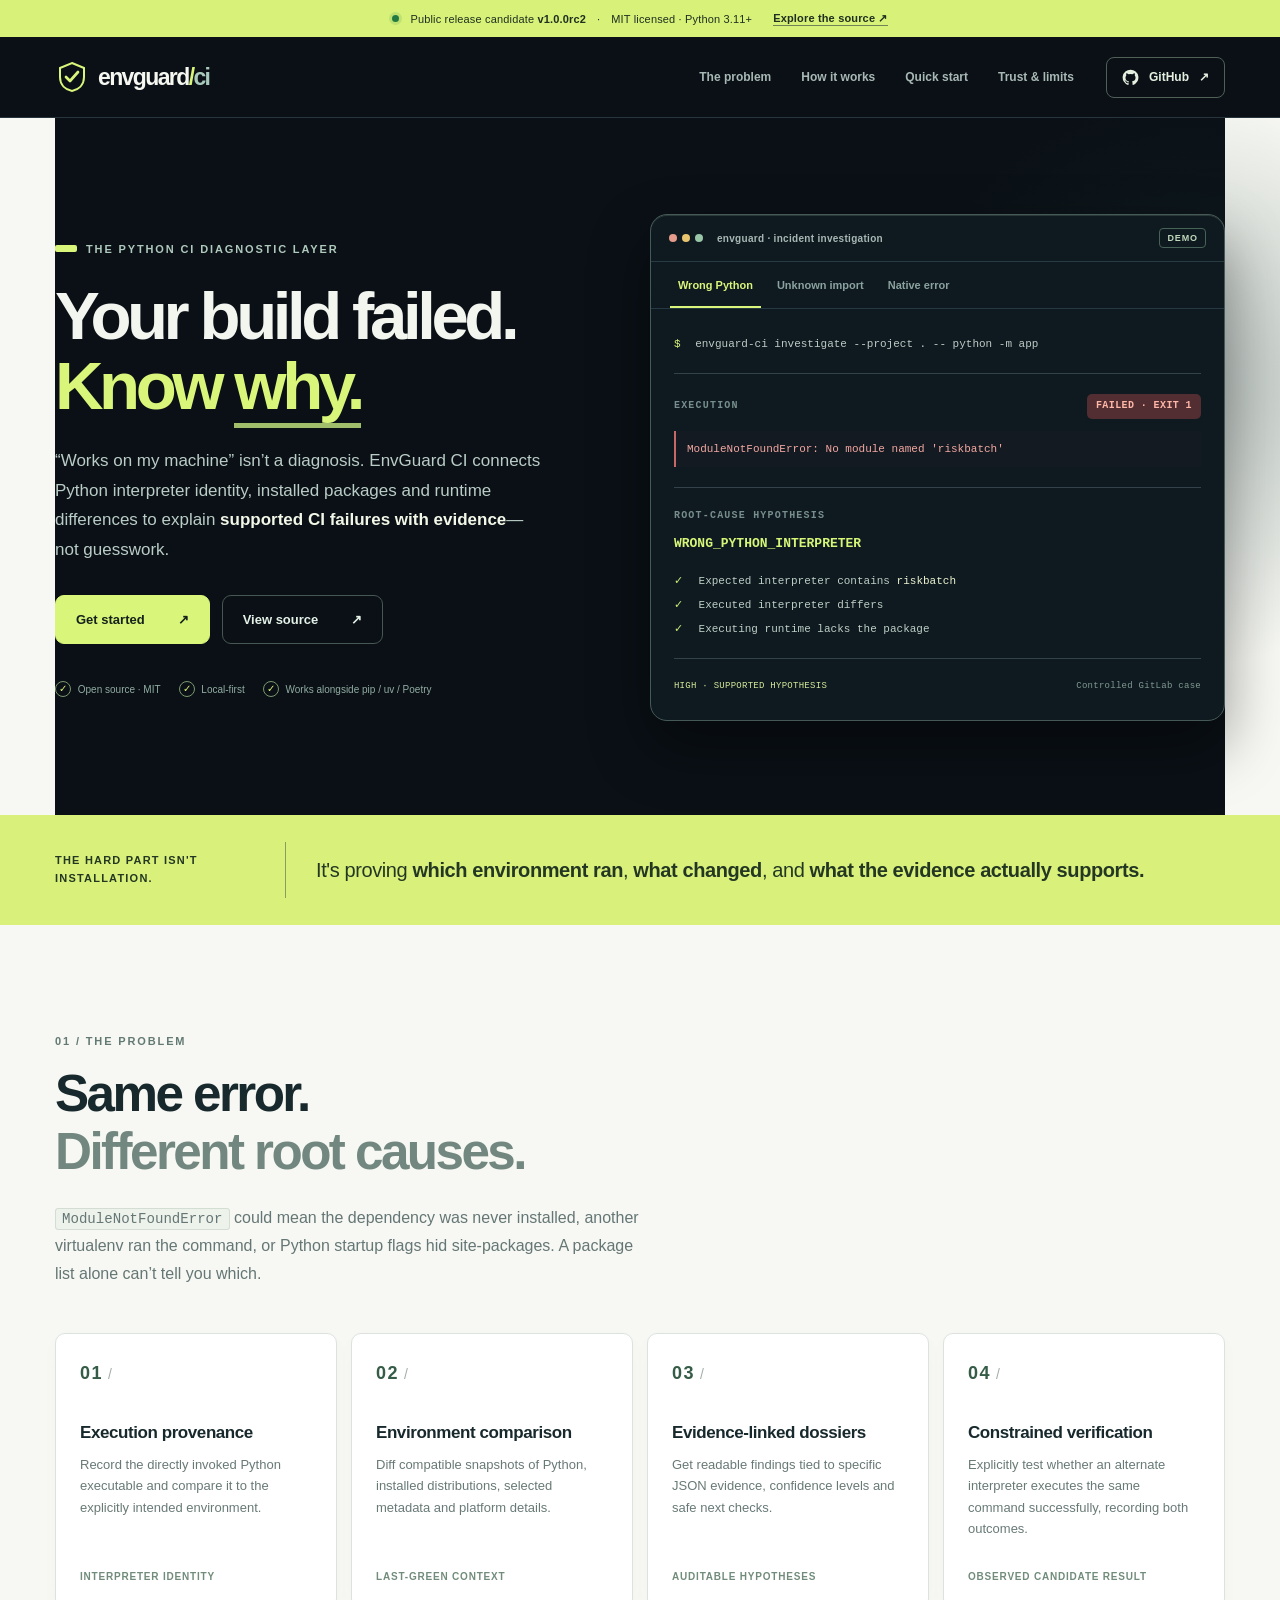
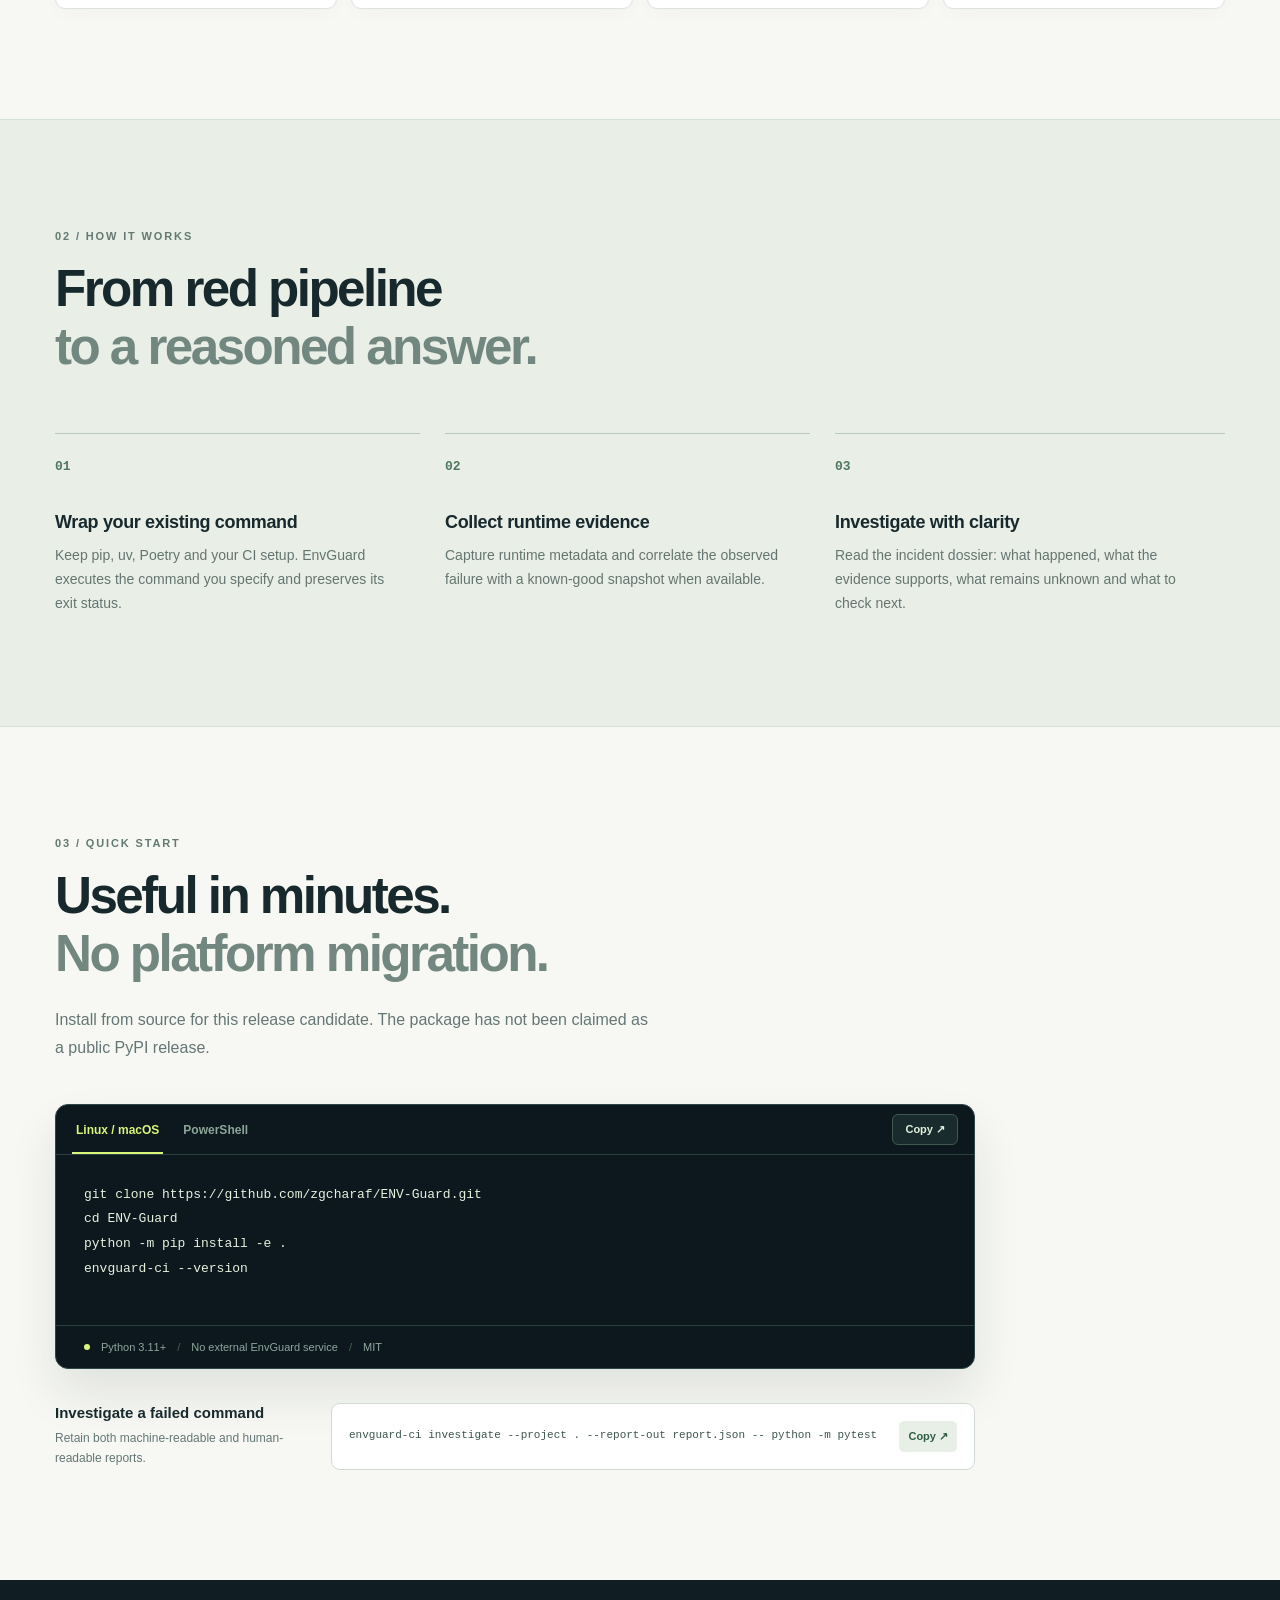
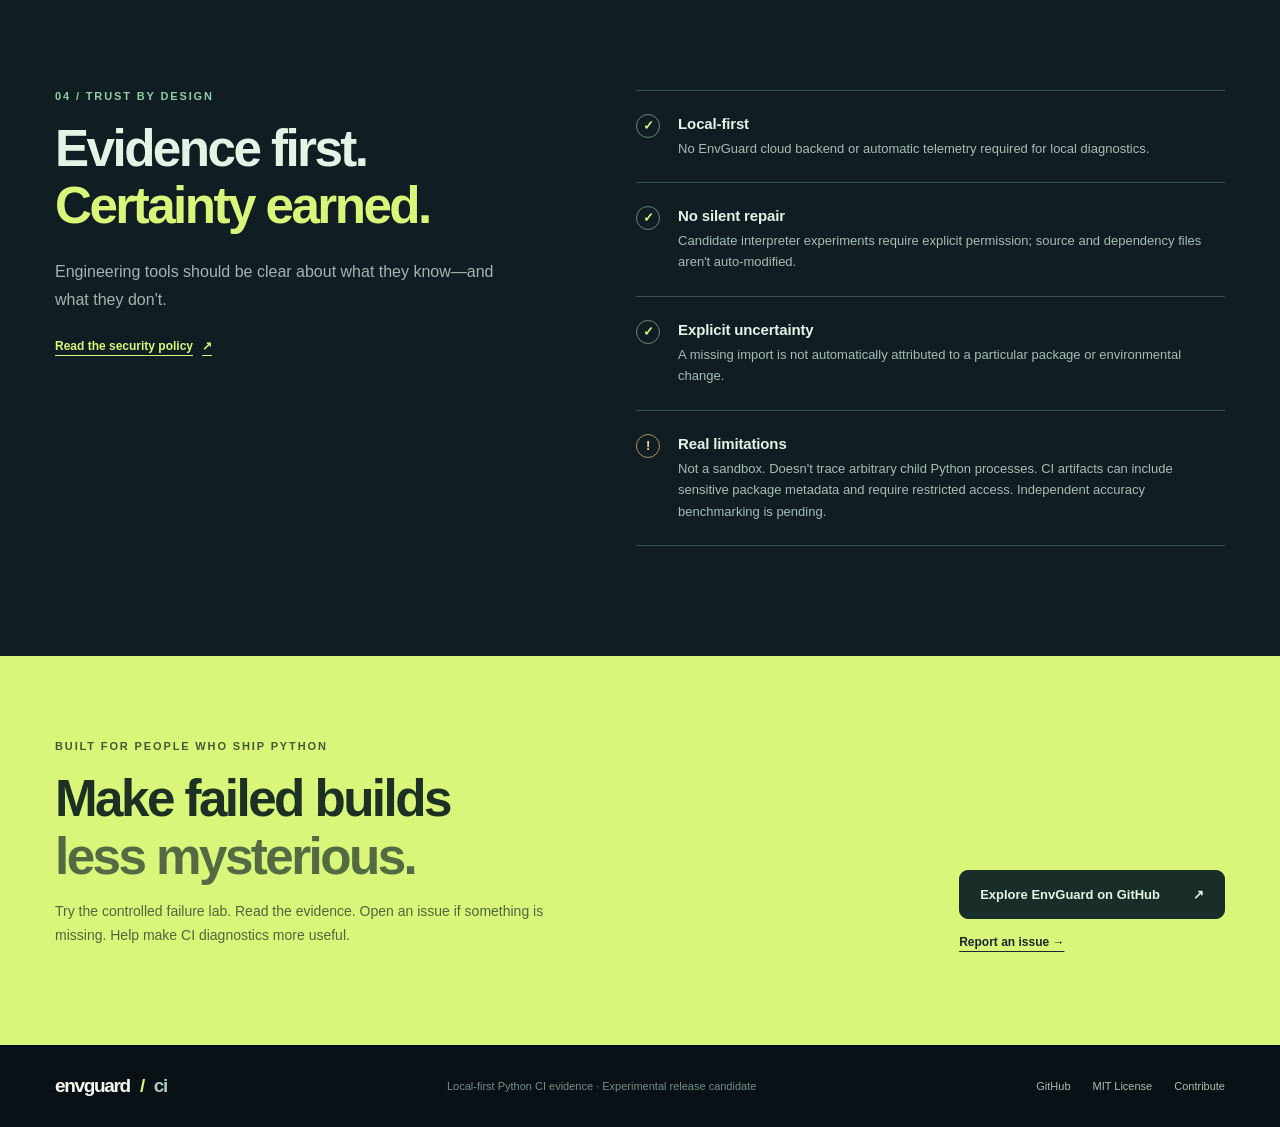
==== website/index.html @ a69ce303 "Add public EnvGuard website and GitHub Pages deployment" ====
<!doctype html>
<html lang="en">
<head>
  <meta charset="UTF-8">
  <meta name="viewport" content="width=device-width, initial-scale=1">
  <meta name="theme-color" content="#0a1016">
  <meta name="description" content="EnvGuard CI helps engineers investigate Python CI failures with interpreter provenance, environment comparisons, and evidence-linked incident reports. Local-first and open source.">
  <meta property="og:type" content="website">
  <meta property="og:title" content="EnvGuard CI — Know why Python failed.">
  <meta property="og:description" content="Evidence-led Python CI failure investigation. Less guessing, more proof. Open source and local-first.">
  <meta property="og:url" content="https://zgcharaf.github.io/ENV-Guard/">
  <link rel="canonical" href="https://zgcharaf.github.io/ENV-Guard/">
  <link rel="icon" type="image/svg+xml" href="favicon.svg">
  <link rel="stylesheet" href="styles.css">
  <script defer src="app.js"></script>
  <title>EnvGuard CI — Know why Python failed.</title>
</head>
<body>
  <a class="skip" href="#main">Skip to content</a>
  <div class="announcement">
    <span class="status-pulse" aria-hidden="true"></span>
    <span>Public release candidate <strong>v1.0.0rc2</strong></span>
    <span class="announce-sep" aria-hidden="true">·</span>
    <span>MIT licensed · Python 3.11+</span>
    <a href="https://github.com/zgcharaf/ENV-Guard" target="_blank" rel="noopener noreferrer">Explore the source <span aria-hidden="true">↗</span></a>
  </div>
  <header class="site-header">
    <nav class="nav wrap" aria-label="Main navigation">
      <a class="brand" href="#top" aria-label="EnvGuard CI home">
        <span class="brand-mark" aria-hidden="true"><svg viewBox="0 0 32 32" fill="none"><path d="M16 2 28 7v9c0 8-5.6 12.6-12 14C9.6 28.6 4 24 4 16V7L16 2Z" stroke="currentColor" stroke-width="2"/><path d="m10 16 4 4 8-9" stroke="currentColor" stroke-width="2.7" stroke-linecap="round" stroke-linejoin="round"/></svg></span>
        <span>envguard<span class="brand-accent">/</span><span class="brand-secondary">ci</span></span>
      </a>
      <div class="nav-links">
        <a href="#problem">The problem</a>
        <a href="#how">How it works</a>
        <a href="#quickstart">Quick start</a>
        <a href="#trust">Trust & limits</a>
      </div>
      <a class="nav-github" href="https://github.com/zgcharaf/ENV-Guard" target="_blank" rel="noopener noreferrer">
        <svg viewBox="0 0 24 24" aria-hidden="true"><path fill="currentColor" d="M12 .9a11.1 11.1 0 0 0-3.51 21.63c.55.1.76-.24.76-.53v-2.07c-3.09.67-3.75-1.32-3.75-1.32-.51-1.28-1.25-1.62-1.25-1.62-1.02-.69.08-.68.08-.68 1.13.08 1.72 1.16 1.72 1.16 1 .1.9 2.27 3.23 1.64.1-.73.39-1.23.71-1.52-2.47-.28-5.06-1.24-5.06-5.5 0-1.22.44-2.22 1.16-3-.12-.28-.5-1.42.11-2.96 0 0 .94-.3 3.06 1.14a10.7 10.7 0 0 1 5.57 0c2.12-1.44 3.06-1.14 3.06-1.14.61 1.54.23 2.68.11 2.96.72.78 1.16 1.78 1.16 3 0 4.27-2.6 5.21-5.08 5.49.4.34.75 1.01.75 2.04V22c0 .29.2.64.77.53A11.1 11.1 0 0 0 12 .9Z"/></svg>
        GitHub <span aria-hidden="true">↗</span>
      </a>
    </nav>
  </header>

  <main id="main">
    <section id="top" class="hero wrap">
      <div class="hero-copy">
        <div class="eyebrow"><span class="mini-bar"></span> THE PYTHON CI DIAGNOSTIC LAYER</div>
        <h1>Your build failed.<br><span>Know <em>why.</em></span></h1>
        <p class="lead">“Works on my machine” isn’t a diagnosis. EnvGuard CI connects Python interpreter identity, installed packages and runtime differences to explain <strong>supported CI failures with evidence</strong>—not guesswork.</p>
        <div class="hero-actions">
          <a class="button button-primary" href="#quickstart">Get started <span aria-hidden="true">↗</span></a>
          <a class="button button-outline" href="https://github.com/zgcharaf/ENV-Guard" target="_blank" rel="noopener noreferrer">View source <span aria-hidden="true">↗</span></a>
        </div>
        <div class="hero-proof">
          <span><span class="tiny-check">✓</span> Open source · MIT</span>
          <span><span class="tiny-check">✓</span> Local-first</span>
          <span><span class="tiny-check">✓</span> Works alongside pip / uv / Poetry</span>
        </div>
      </div>
      <div class="terminal-shell" aria-label="Interactive demonstration of an EnvGuard incident report">
        <div class="terminal-top">
          <div class="terminal-dots" aria-hidden="true"><i></i><i></i><i></i></div>
          <span>envguard · incident investigation</span>
          <span class="terminal-badge">DEMO</span>
        </div>
        <div class="demo-tabs" role="tablist" aria-label="Diagnostic scenarios">
          <button class="demo-tab active" type="button" role="tab" id="tab-interpreter" aria-selected="true" aria-controls="demo-pane" data-case="interpreter">Wrong Python</button>
          <button class="demo-tab" type="button" role="tab" id="tab-missing" aria-selected="false" aria-controls="demo-pane" data-case="missing" tabindex="-1">Unknown import</button>
          <button class="demo-tab" type="button" role="tab" id="tab-native" aria-selected="false" aria-controls="demo-pane" data-case="native" tabindex="-1">Native error</button>
        </div>
        <div class="terminal-body" id="demo-pane" role="tabpanel" aria-labelledby="tab-interpreter">
          <div class="t-line t-muted"><span class="prompt">$</span> envguard-ci investigate --project . -- python -m app</div>
          <div class="t-divider"></div>
          <div class="t-row"><span class="t-label">EXECUTION</span><span class="pill pill-fail" id="demo-status">FAILED · EXIT 1</span></div>
          <div class="t-error" id="demo-error">ModuleNotFoundError: No module named 'riskbatch'</div>
          <div class="t-divider"></div>
          <div class="t-label t-section">ROOT-CAUSE HYPOTHESIS</div>
          <div class="t-cause" id="demo-cause">WRONG_PYTHON_INTERPRETER</div>
          <div class="t-evidence" id="demo-evidence">
            <div><span class="t-check">✓</span> Expected interpreter contains <code>riskbatch</code></div>
            <div><span class="t-check">✓</span> Executed interpreter differs</div>
            <div><span class="t-check">✓</span> Executing runtime lacks the package</div>
          </div>
          <div class="t-divider"></div>
          <div class="t-bottom"><span class="t-confidence" id="demo-confidence">HIGH · SUPPORTED HYPOTHESIS</span><span class="t-demo-label" id="demo-label">Controlled GitLab case</span></div>
        </div>
      </div>
    </section>

    <section class="stat-strip">
      <div class="wrap strip-inner">
        <span class="strip-head">THE HARD PART ISN'T INSTALLATION.</span>
        <div class="strip-divider" aria-hidden="true"></div>
        <p>It's proving <strong>which environment ran</strong>, <strong>what changed</strong>, and <strong>what the evidence actually supports.</strong></p>
      </div>
    </section>

    <section class="section wrap" id="problem">
      <div class="section-intro">
        <span class="kicker">01 / THE PROBLEM</span>
        <h2>Same error.<br><span>Different root causes.</span></h2>
        <p><code>ModuleNotFoundError</code> could mean the dependency was never installed, another virtualenv ran the command, or Python startup flags hid site-packages. A package list alone can’t tell you which.</p>
      </div>
      <div class="feature-grid">
        <article class="feature-card">
          <div class="feature-icon"><span>01</span> /</div>
          <h3>Execution provenance</h3>
          <p>Record the directly invoked Python executable and compare it to the explicitly intended environment.</p>
          <div class="card-tag">Interpreter identity</div>
        </article>
        <article class="feature-card">
          <div class="feature-icon"><span>02</span> /</div>
          <h3>Environment comparison</h3>
          <p>Diff compatible snapshots of Python, installed distributions, selected metadata and platform details.</p>
          <div class="card-tag">Last-green context</div>
        </article>
        <article class="feature-card">
          <div class="feature-icon"><span>03</span> /</div>
          <h3>Evidence-linked dossiers</h3>
          <p>Get readable findings tied to specific JSON evidence, confidence levels and safe next checks.</p>
          <div class="card-tag">Auditable hypotheses</div>
        </article>
        <article class="feature-card">
          <div class="feature-icon"><span>04</span> /</div>
          <h3>Constrained verification</h3>
          <p>Explicitly test whether an alternate interpreter executes the same command successfully, recording both outcomes.</p>
          <div class="card-tag">Observed candidate result</div>
        </article>
      </div>
    </section>

    <section class="section how-section" id="how">
      <div class="wrap">
        <div class="section-intro narrow">
          <span class="kicker">02 / HOW IT WORKS</span>
          <h2>From red pipeline<br><span>to a reasoned answer.</span></h2>
        </div>
        <div class="steps">
          <div class="step"><div class="step-number">01</div><div><h3>Wrap your existing command</h3><p>Keep pip, uv, Poetry and your CI setup. EnvGuard executes the command you specify and preserves its exit status.</p></div></div>
          <div class="step"><div class="step-number">02</div><div><h3>Collect runtime evidence</h3><p>Capture runtime metadata and correlate the observed failure with a known-good snapshot when available.</p></div></div>
          <div class="step"><div class="step-number">03</div><div><h3>Investigate with clarity</h3><p>Read the incident dossier: what happened, what the evidence supports, what remains unknown and what to check next.</p></div></div>
        </div>
      </div>
    </section>

    <section class="section wrap quickstart" id="quickstart">
      <div class="section-intro narrow">
        <span class="kicker">03 / QUICK START</span>
        <h2>Useful in minutes.<br><span>No platform migration.</span></h2>
        <p>Install from source for this release candidate. The package has not been claimed as a public PyPI release.</p>
      </div>
      <div class="install-panel">
        <div class="install-header">
          <div class="install-tabs" role="tablist" aria-label="Operating system">
            <button type="button" role="tab" class="install-tab active" data-platform="unix" aria-selected="true" id="tab-unix" aria-controls="install-code">Linux / macOS</button>
            <button type="button" role="tab" class="install-tab" data-platform="windows" aria-selected="false" tabindex="-1" id="tab-windows" aria-controls="install-code">PowerShell</button>
          </div>
          <button class="copy-btn" id="copy-install" type="button" aria-label="Copy installation commands"><span id="copy-label">Copy</span> <span aria-hidden="true">↗</span></button>
        </div>
        <pre id="install-code" role="tabpanel" aria-labelledby="tab-unix"><code id="install-text">git clone https://github.com/zgcharaf/ENV-Guard.git
cd ENV-Guard
python -m pip install -e .
envguard-ci --version</code></pre>
        <div class="install-footer"><span class="online" aria-hidden="true"></span> Python 3.11+ <span class="footer-sep">/</span> No external EnvGuard service <span class="footer-sep">/</span> MIT</div>
      </div>
      <div class="quickstart-bottom">
        <div>
          <h3>Investigate a failed command</h3>
          <p>Retain both machine-readable and human-readable reports.</p>
        </div>
        <div class="mini-command">
          <code>envguard-ci investigate --project . --report-out report.json -- python -m pytest</code>
          <button type="button" id="copy-investigate" aria-label="Copy investigation command">Copy ↗</button>
        </div>
      </div>
    </section>

    <section class="section trust-section" id="trust">
      <div class="wrap trust-layout">
        <div class="section-intro">
          <span class="kicker">04 / TRUST BY DESIGN</span>
          <h2>Evidence first.<br><span>Certainty earned.</span></h2>
          <p>Engineering tools should be clear about what they know—and what they don't.</p>
          <a class="text-link" href="https://github.com/zgcharaf/ENV-Guard/blob/main/SECURITY.md" target="_blank" rel="noopener noreferrer">Read the security policy <span aria-hidden="true">↗</span></a>
        </div>
        <div class="trust-checks">
          <div><span class="trust-dot">✓</span><div><h3>Local-first</h3><p>No EnvGuard cloud backend or automatic telemetry required for local diagnostics.</p></div></div>
          <div><span class="trust-dot">✓</span><div><h3>No silent repair</h3><p>Candidate interpreter experiments require explicit permission; source and dependency files aren't auto-modified.</p></div></div>
          <div><span class="trust-dot">✓</span><div><h3>Explicit uncertainty</h3><p>A missing import is not automatically attributed to a particular package or environmental change.</p></div></div>
          <div><span class="trust-dot trust-alert">!</span><div><h3>Real limitations</h3><p>Not a sandbox. Doesn't trace arbitrary child Python processes. CI artifacts can include sensitive package metadata and require restricted access. Independent accuracy benchmarking is pending.</p></div></div>
        </div>
      </div>
    </section>

    <section class="cta-section">
      <div class="wrap cta-content">
        <div><span class="kicker">BUILT FOR PEOPLE WHO SHIP PYTHON</span><h2>Make failed builds<br><span>less mysterious.</span></h2><p>Try the controlled failure lab. Read the evidence. Open an issue if something is missing. Help make CI diagnostics more useful.</p></div>
        <div class="cta-actions"><a class="button button-dark" href="https://github.com/zgcharaf/ENV-Guard" target="_blank" rel="noopener noreferrer">Explore EnvGuard on GitHub <span aria-hidden="true">↗</span></a><a class="cta-secondary" href="https://github.com/zgcharaf/ENV-Guard/issues" target="_blank" rel="noopener noreferrer">Report an issue →</a></div>
      </div>
    </section>
  </main>

  <footer class="footer">
    <div class="wrap footer-row">
      <a class="brand footer-brand" href="#top">envguard<span class="brand-accent">/</span><span class="brand-secondary">ci</span></a>
      <span>Local-first Python CI evidence · Experimental release candidate</span>
      <div><a href="https://github.com/zgcharaf/ENV-Guard" target="_blank" rel="noopener noreferrer">GitHub</a><a href="https://github.com/zgcharaf/ENV-Guard/blob/main/LICENSE" target="_blank" rel="noopener noreferrer">MIT License</a><a href="https://github.com/zgcharaf/ENV-Guard/blob/main/CONTRIBUTING.md" target="_blank" rel="noopener noreferrer">Contribute</a></div>
    </div>
  </footer>
</body>
</html>
---- website/styles.css ----
:root {
  --night: #0a1016;
  --night-2: #101b22;
  --night-3: #17252d;
  --ink: #18292d;
  --muted: #687a7e;
  --line: #d9e0dc;
  --paper: #f7f8f3;
  --paper-2: #edf1e9;
  --lime: #d9f57a;
  --mint: #b6e8c0;
  --radius: 16px;
  --max: 1170px;
}
* { box-sizing: border-box; }
html { scroll-behavior: smooth; scroll-padding-top: 98px; }
body { margin: 0; font-family: Inter, ui-sans-serif, -apple-system, BlinkMacSystemFont, "Segoe UI", Arial, sans-serif; background: var(--paper); color: var(--ink); -webkit-font-smoothing: antialiased; }
button, a { -webkit-tap-highlight-color: transparent; }
button { font: inherit; cursor: pointer; }
a { color: inherit; }
:focus-visible { outline: 3px solid #58b97e; outline-offset: 4px; }
::selection { background: var(--lime); color: var(--night); }
.wrap { width: min(var(--max), calc(100% - 64px)); margin-inline: auto; }
.skip { position: absolute; z-index: 99; left: -9999px; top: 12px; color: #111; padding: 12px 16px; background: var(--lime); border-radius: 8px; }
.skip:focus { left: 12px; }
.announcement { display: flex; min-height: 37px; align-items: center; justify-content: center; gap: 11px; background: #d8f179; color: #1f3020; font-size: 11px; letter-spacing: .015em; padding: 8px 24px; }
.announcement strong { font-weight: 800; }
.announcement a { font-weight: 700; margin-left: 10px; text-decoration: none; border-bottom: 1px solid #708455; }
.status-pulse, .online { width: 7px; height: 7px; border-radius: 50%; background: #237a41; display: inline-block; flex-shrink: 0; box-shadow: 0 0 0 3px #237a4122; }
.site-header { background: var(--night); border-bottom: 1px solid #29353c; color: #eff5f1; position: relative; z-index: 10; }
.nav { height: 80px; display: flex; align-items: center; justify-content: space-between; gap: 32px; }
.brand { display: inline-flex; align-items: center; gap: 10px; text-decoration: none; font-size: 23px; font-weight: 800; letter-spacing: -.07em; color: #f5f7f0; white-space: nowrap; }
.brand-mark { width: 33px; height: 33px; display: inline-grid; place-items: center; color: var(--lime); }
.brand-mark svg { width: 32px; height: 32px; }
.brand-accent { color: var(--lime); }
.brand-secondary { color: #a9c9bc; font-weight: 580; }
.nav-links { display: flex; align-items: center; gap: 30px; margin-left: auto; }
.nav-links a { color: #a8b8b5; font-size: 12px; font-weight: 650; text-decoration: none; transition: color .16s ease; }
.nav-links a:hover { color: var(--lime); }
.nav-github { border: 1px solid #506057; color: #e5efdf; border-radius: 8px; text-decoration: none; padding: 11px 15px; display: flex; gap: 10px; align-items: center; font-size: 12px; font-weight: 700; transition: border-color .2s; white-space: nowrap; }
.nav-github:hover { border-color: var(--lime); }
.nav-github svg { width: 17px; height: 17px; }
.hero { min-height: 625px; padding-block: 96px 94px; display: grid; grid-template-columns: 1fr 1.04fr; gap: 42px; align-items: center; }
main { overflow: hidden; }
.hero::before { position: absolute; content: ""; background: radial-gradient(circle, #1d3b394d, transparent 65%); width: 650px; height: 600px; top: 80px; right: -230px; pointer-events: none; }
.hero, .site-header { background-color: var(--night); color: #f3f5ef; }
.eyebrow, .kicker { font-size: 11px; font-weight: 800; letter-spacing: .17em; text-transform: uppercase; }
.eyebrow { color: #afc9bc; display: inline-flex; align-items: center; gap: 9px; margin-bottom: 26px; }
.mini-bar { height: 7px; width: 22px; border-radius: 2px; background: var(--lime); }
.hero h1 { font-size: clamp(50px, 5.25vw, 78px); font-weight: 760; line-height: 1.045; letter-spacing: -.066em; margin: 0 0 25px; }
.hero h1 span { color: var(--lime); }
.hero h1 em { font-style: normal; border-bottom: 5px solid #a1bf6a; }
.lead { color: #baccc6; font-size: 17px; line-height: 1.75; max-width: 490px; margin: 0; }
.lead strong { color: #f2f7e7; font-weight: 640; }
.hero-actions { display: flex; flex-wrap: wrap; gap: 12px; margin-top: 30px; }
.button { display: inline-flex; justify-content: center; align-items: center; gap: 33px; border-radius: 9px; font-weight: 750; font-size: 13px; padding: 16px 20px; text-decoration: none; transition: transform .2s ease, background .2s ease, color .2s ease; }
.button:hover { transform: translateY(-2px); }
.button-primary { background: var(--lime); color: #14221b; border: 1px solid var(--lime); }
.button-primary:hover { background: #e6ff93; }
.button-outline { background: transparent; color: #e4f1e7; border: 1px solid #475753; }
.button-outline:hover { border-color: #a1bfa4; }
.hero-proof { display: flex; flex-wrap: wrap; gap: 18px; margin-top: 37px; font-size: 10px; color: #91aca2; }
.tiny-check { display: inline-grid; width: 16px; height: 16px; border: 1px solid #7a986e; border-radius: 50%; color: var(--lime); place-items: center; margin-right: 4px; }
.terminal-shell { position: relative; z-index: 1; background: #0f1920; border: 1px solid #455a57; border-radius: 17px; box-shadow: 0 26px 60px #0006, 0 1px 0 #76917a44 inset; min-width: 0; overflow: hidden; }
.terminal-top { height: 47px; border-bottom: 1px solid #283a42; display: flex; align-items: center; padding: 0 18px; gap: 14px; color: #a8b8b4; font-size: 10px; font-weight: 650; letter-spacing: .03em; }
.terminal-dots { display: flex; gap: 5px; }
.terminal-dots i { display: block; width: 8px; height: 8px; border-radius: 50%; background: #60767a; }
.terminal-dots i:first-child { background: #e49b8b; } .terminal-dots i:nth-child(2) { background: #e8c46e; } .terminal-dots i:nth-child(3) { background: #9ac6a8; }
.terminal-badge { border: 1px solid #476257; border-radius: 4px; margin-left: auto; padding: 4px 7px; color: #c0d9bb; letter-spacing: .1em; font-size: 9px; }
.demo-tabs { display: flex; align-items: center; padding: 17px 19px 0; gap: 8px; border-bottom: 1px solid #263842; }
.demo-tab { background: transparent; border: 0; padding: 0 8px 15px; color: #8ba39f; font-size: 11px; font-weight: 660; white-space: nowrap; border-bottom: 2px solid transparent; }
.demo-tab.active { color: var(--lime); border-bottom-color: var(--lime); }
.demo-tab:hover:not(.active) { color: #f0f7e9; }
.terminal-body { font-family: ui-monospace, "Cascadia Code", "SFMono-Regular", Consolas, "Liberation Mono", monospace; padding: 26px 23px 26px; font-size: 12px; line-height: 1.65; min-height: 366px; }
.t-line { word-break: break-all; font-size: 11px; }
.t-muted { color: #bdccc6; }
.prompt { color: var(--lime); padding-right: 8px; }
.t-divider { height: 1px; background: #34434a; margin: 20px 0; }
.t-row { display: flex; justify-content: space-between; align-items: center; gap: 12px; }
.t-label { color: #778f8c; font-size: 10px; font-weight: 700; letter-spacing: .12em; }
.pill { display: inline-block; padding: 4px 9px; border-radius: 5px; font-size: 10px; letter-spacing: .04em; font-weight: 750; }
.pill-fail { background: #522d31; color: #ffb7a8; }
.t-error { margin-top: 12px; border-left: 2px solid #c76865; padding: 9px 11px; color: #f2a7a1; background: #3a242922; font-size: 11px; overflow-wrap: anywhere; }
.t-section { margin-bottom: 9px; }
.t-cause { color: #d5f778; font-weight: 750; font-size: 13px; overflow-wrap: anywhere; }
.t-evidence { margin-top: 17px; display: flex; flex-direction: column; gap: 6px; color: #bdcfc5; font-size: 11px; }
.t-evidence code { font: inherit; color: #eaf3ce; }
.t-check { color: #c9ee79; padding-right: 9px; }
.t-bottom { display: flex; justify-content: space-between; flex-wrap: wrap; gap: 10px; font-size: 9px; letter-spacing: .03em; }
.t-confidence { color: #d4ea9a; }
.t-demo-label { color: #809b92; }
.stat-strip { background: #d9f17b; color: #233723; }
.strip-inner { min-height: 110px; display: flex; gap: 30px; align-items: center; }
.strip-head { width: 200px; flex-shrink: 0; font-size: 11px; line-height: 1.6; font-weight: 900; letter-spacing: .11em; }
.strip-divider { align-self: stretch; width: 1px; margin-block: 27px; background: #889d5f; }
.strip-inner p { font-size: clamp(15px, 1.8vw, 20px); line-height: 1.5; margin: 0; letter-spacing: -.02em; }
.strip-inner strong { font-weight: 820; }
.section { padding-block: 110px; }
.kicker { display: block; color: #637973; margin-bottom: 18px; }
.section-intro { max-width: 700px; }
.section-intro h2, .cta-section h2 { font-size: clamp(37px, 4vw, 58px); font-weight: 780; line-height: 1.13; letter-spacing: -.05em; margin: 0; }
.section-intro h2 span { color: #71877f; }
.section-intro p { font-size: 16px; color: #647675; line-height: 1.75; max-width: 600px; margin: 23px 0 0; }
.section-intro code { border: 1px solid #d3ddd4; padding: 2px 6px; background: #edf2eb; border-radius: 3px; font-size: .88em; }
.narrow { max-width: 740px; }
.feature-grid { display: grid; grid-template-columns: repeat(4, minmax(0,1fr)); gap: 14px; margin-top: 45px; }
.feature-card { background: #fff; border: 1px solid #dce3de; padding: 29px 24px 26px; border-radius: 10px; display: flex; flex-direction: column; min-height: 276px; box-shadow: 0 5px 20px #17312b05; transition: border-color .2s, transform .2s; }
.feature-card:hover { transform: translateY(-3px); border-color: #b2cdbb; }
.feature-icon { color: #a4afa9; font-size: 14px; font-weight: 400; letter-spacing: .1em; margin-bottom: 39px; }
.feature-icon span { color: #355c46; font-size: 18px; font-weight: 800; }
.feature-card h3 { margin: 0 0 11px; letter-spacing: -.025em; font-size: 17px; }
.feature-card p { font-size: 13px; line-height: 1.65; margin: 0; color: #687a76; }
.card-tag { margin-top: auto; padding-top: 25px; color: #718c7b; font-size: 10px; font-weight: 790; text-transform: uppercase; letter-spacing: .08em; }
.how-section { background: #e9eee6; border-block: 1px solid #d5e0d7; }
.steps { display: grid; grid-template-columns: repeat(3,minmax(0,1fr)); margin-top: 58px; }
.step { border-top: 1px solid #b9c8be; padding: 25px 28px 0 0; display: flex; flex-direction: column; gap: 38px; }
.step:not(:last-child) { margin-right: 25px; }
.step-number { color: #51775e; font-family: ui-monospace, Consolas, monospace; font-weight: 700; font-size: 13px; }
.step h3 { font-size: 18px; letter-spacing: -.02em; margin: 0 0 11px; }
.step p { color: #647571; font-size: 14px; line-height: 1.7; margin: 0; }
.quickstart { background: var(--paper); }
.install-panel { max-width: 920px; margin-top: 42px; overflow: hidden; border-radius: 13px; border: 1px solid #2f4647; background: #0c171e; color: #deebdf; box-shadow: 0 25px 48px #10221c19; }
.install-header { display: flex; justify-content: space-between; align-items: center; border-bottom: 1px solid #28413f; padding: 0 16px; }
.install-tabs { display: flex; gap: 16px; }
.install-tab { color: #8da69a; padding: 18px 4px 15px; font-size: 12px; border: 0; background: transparent; border-bottom: 2px solid transparent; font-weight: 700; }
.install-tab.active { color: var(--lime); border-color: var(--lime); }
.copy-btn { color: #e3f2df; font-size: 11px; font-weight: 700; padding: 8px 12px; border-radius: 6px; border: 1px solid #3f5950; background: #1a2b2e; }
.copy-btn:hover { border-color: var(--lime); }
.install-panel pre { white-space: pre-wrap; overflow-wrap: anywhere; padding: 28px; margin: 0; min-height: 170px; line-height: 1.9; font-family: ui-monospace, Consolas, monospace; font-size: 13px; color: #e6f2de; }
.install-footer { padding: 15px 28px; border-top: 1px solid #28413f; color: #8fa79b; font-size: 11px; display: flex; align-items: center; gap: 11px; flex-wrap: wrap; }
.install-footer .online { background: var(--lime); width: 6px; height: 6px; box-shadow: none; }
.footer-sep { color: #486256; }
.quickstart-bottom { max-width: 920px; display: grid; grid-template-columns: 250px 1fr; gap: 26px; align-items: center; padding-top: 34px; }
.quickstart-bottom h3 { margin: 0 0 8px; font-size: 15px; }
.quickstart-bottom p { color: #647675; font-size: 12px; line-height: 1.6; margin: 0; }
.mini-command { border: 1px solid #d2dbd3; background: white; border-radius: 9px; padding: 17px; display: flex; align-items: center; gap: 12px; }
.mini-command code { font-size: 11px; line-height: 1.6; color: #3d554b; overflow-wrap: anywhere; flex: 1; }
.mini-command button { background: #e8efe7; color: #315e43; border: 0; border-radius: 5px; padding: 9px; font-size: 11px; font-weight: 750; white-space: nowrap; }
.trust-section { background: #101d22; color: #e5f3e7; }
.trust-layout { display: grid; grid-template-columns: .8fr 1fr; gap: 110px; }
.trust-section .kicker { color: #8fcda5; }
.trust-section h2 span { color: var(--lime); }
.trust-section .section-intro p { color: #a1b5ae; }
.text-link { display: inline-flex; font-weight: 750; gap: 9px; color: var(--lime); text-underline-offset: 5px; margin-top: 25px; font-size: 12px; }
.trust-checks { border-top: 1px solid #35524b; }
.trust-checks > div { display: flex; gap: 18px; align-items: flex-start; border-bottom: 1px solid #35524b; padding-block: 23px; }
.trust-dot { width: 24px; height: 24px; border: 1px solid #658b6c; border-radius: 50%; display: inline-grid; place-items: center; color: var(--lime); font-size: 13px; flex-shrink: 0; font-weight: 800; }
.trust-alert { color: #f5d696; border-color: #ab9065; }
.trust-checks h3 { font-size: 15px; margin: 1px 0 6px; letter-spacing: -.01em; }
.trust-checks p { font-size: 13px; color: #a6bdb2; line-height: 1.65; margin: 0; }
.cta-section { background: var(--lime); padding-block: 84px; }
.cta-content { display: flex; justify-content: space-between; gap: 45px; align-items: flex-end; }
.cta-section .kicker { color: #435a36; }
.cta-section h2 { color: #1c3124; }
.cta-section h2 span { color: #536a42; }
.cta-section p { color: #52663d; max-width: 540px; line-height: 1.7; font-size: 14px; }
.cta-actions { display: flex; flex-direction: column; gap: 16px; align-items: flex-start; flex-shrink: 0; padding-bottom: 12px; }
.button-dark { background: #192e29; border: 1px solid #192e29; color: #e4f5e2; white-space: nowrap; }
.button-dark:hover { background: #2b4738; }
.cta-secondary { font-weight: 750; font-size: 12px; text-decoration: underline; text-underline-offset: 5px; }
.footer { background: #091116; color: #b4c6b9; padding-block: 30px; }
.footer-row { display: flex; align-items: center; justify-content: space-between; gap: 24px; }
.footer-brand { font-size: 19px; }
.footer-row > span { font-size: 11px; color: #728e84; }
.footer-row > div { display: flex; gap: 22px; font-size: 11px; }
.footer-row > div a { text-decoration: none; color: #adbbaf; }
.footer-row > div a:hover { color: var(--lime); }
@media (max-width: 1090px) {
  .nav-links { gap: 16px; }
  .hero { grid-template-columns: 1fr 1fr; gap: 20px; }
  .hero h1 { font-size: clamp(43px, 5.2vw, 66px); }
  .terminal-body { font-size: 11px; padding-inline: 18px; }
  .feature-grid { grid-template-columns: repeat(2, minmax(0,1fr)); }
  .feature-card { min-height: 225px; }
  .feature-icon { margin-bottom: 28px; }
  .trust-layout { gap: 60px; }
}
@media (max-width: 760px) {
  .wrap { width: min(100% - 36px, var(--max)); }
  .announcement { font-size: 10px; gap: 7px; flex-wrap: wrap; text-align: center; }
  .announcement a { margin-left: 4px; }
  .nav { height: 69px; }
  .brand { font-size: 20px; }
  .nav-links { display: none; }
  .hero { min-height: auto; padding-block: 72px 70px; grid-template-columns: 1fr; gap: 40px; }
  .hero h1 { font-size: clamp(46px, 9vw, 66px); }
  .lead { font-size: 15px; }
  .terminal-shell { max-width: 560px; }
  .strip-inner { padding-block: 25px; flex-direction: column; align-items: flex-start; gap: 8px; }
  .strip-divider { display: none; }
  .strip-head { width: auto; }
  .strip-inner p { font-size: 17px; }
  .section { padding-block: 75px; }
  .feature-grid { margin-top: 35px; }
  .steps { grid-template-columns: 1fr; gap: 35px; }
  .step { padding-right: 0; gap: 18px; }
  .step:not(:last-child) { margin-right: 0; }
  .quickstart-bottom { grid-template-columns: 1fr; gap: 16px; }
  .trust-layout { grid-template-columns: 1fr; gap: 30px; }
  .cta-content { align-items: flex-start; flex-direction: column; gap: 20px; }
  .footer-row { flex-wrap: wrap; }
}
@media (max-width: 470px) {
  .nav-github { padding: 10px; font-size: 11px; }
  .nav-github svg { display: none; }
  .hero-proof { gap: 11px; }
  .feature-grid { grid-template-columns: 1fr; }
  .feature-card { min-height: 195px; }
  .install-tabs { gap: 13px; }
  .install-panel pre { font-size: 11px; padding: 22px 16px; }
  .install-footer { padding: 13px 16px; }
  .terminal-body { padding: 20px 15px; }
  .t-evidence { font-size: 10px; }
  .t-bottom { font-size: 9px; }
  .demo-tabs { gap: 0; padding-inline: 8px; }
  .demo-tab { font-size: 10px; }
  .footer-row > div { flex-wrap: wrap; }
}
@media (prefers-reduced-motion: reduce) {
  *, *::before, *::after { transition-duration: 0s !important; animation-duration: 0s !important; scroll-behavior: auto !important; }
}
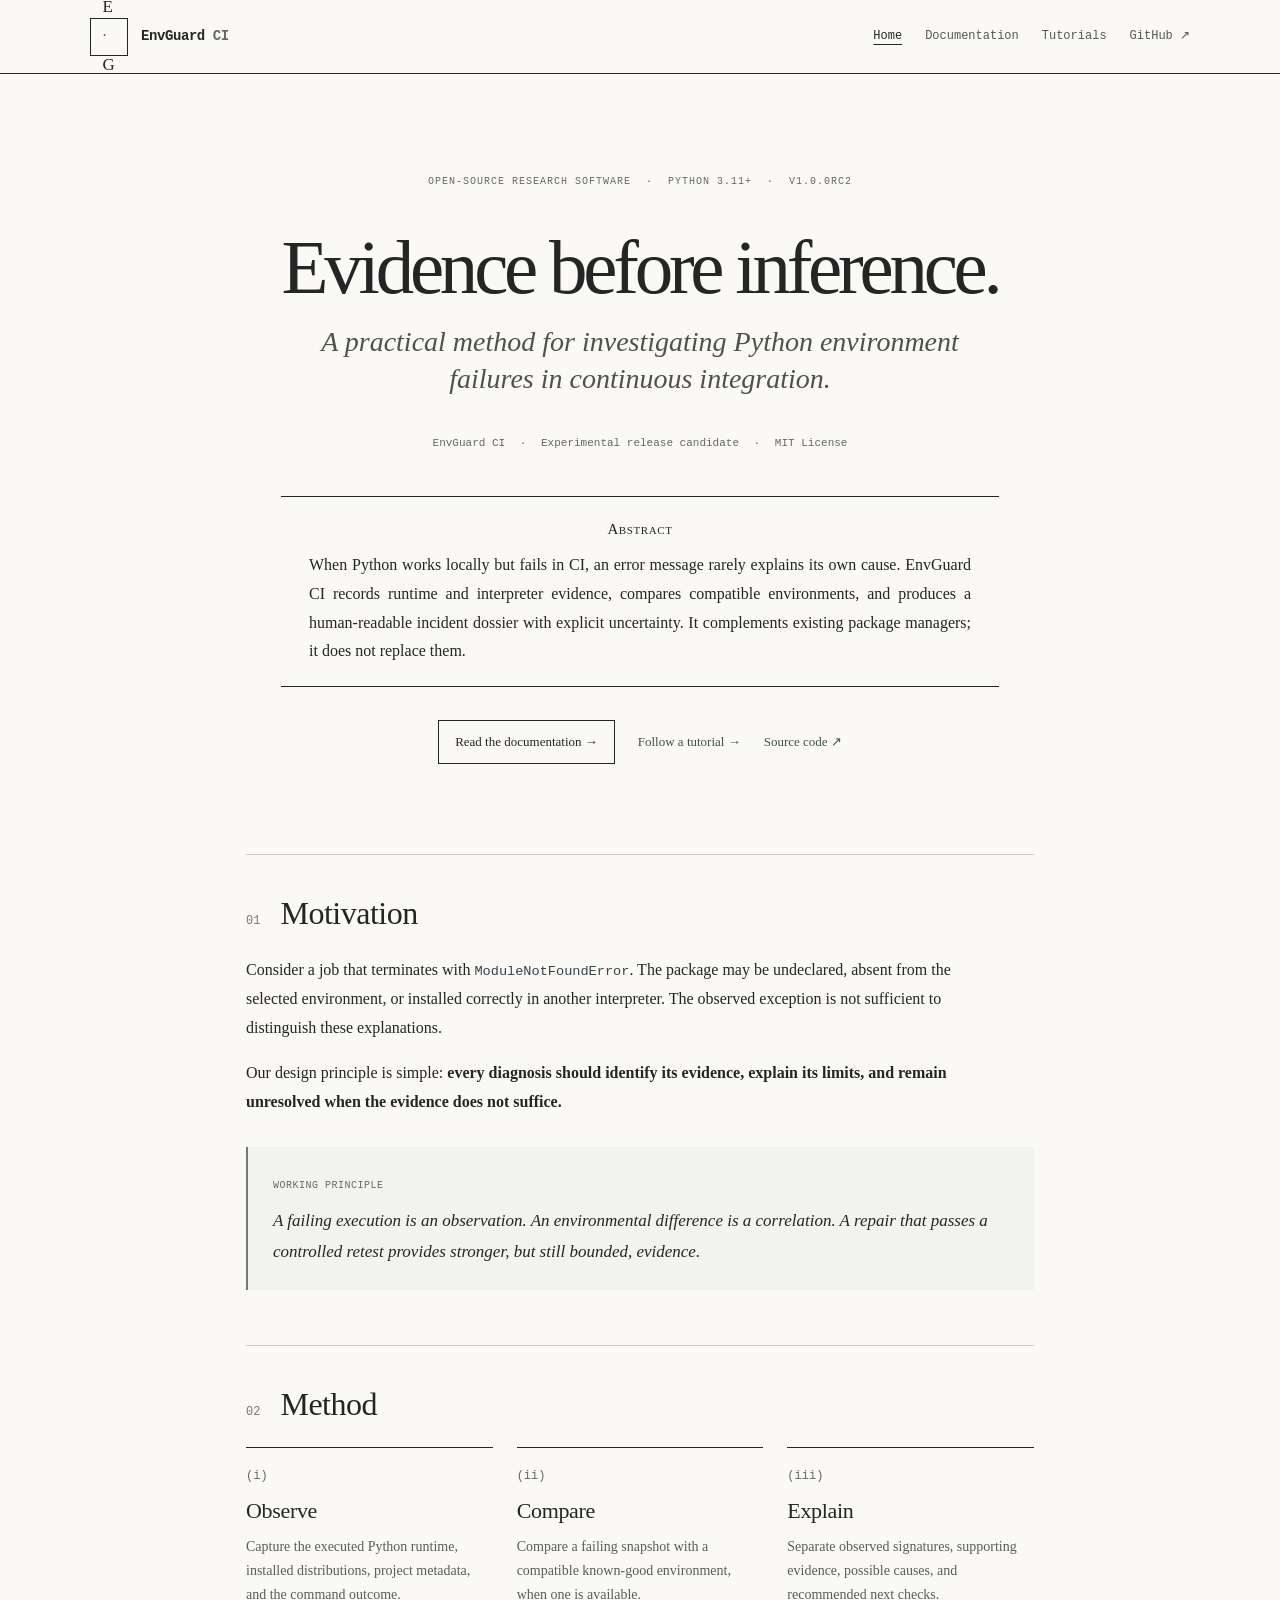
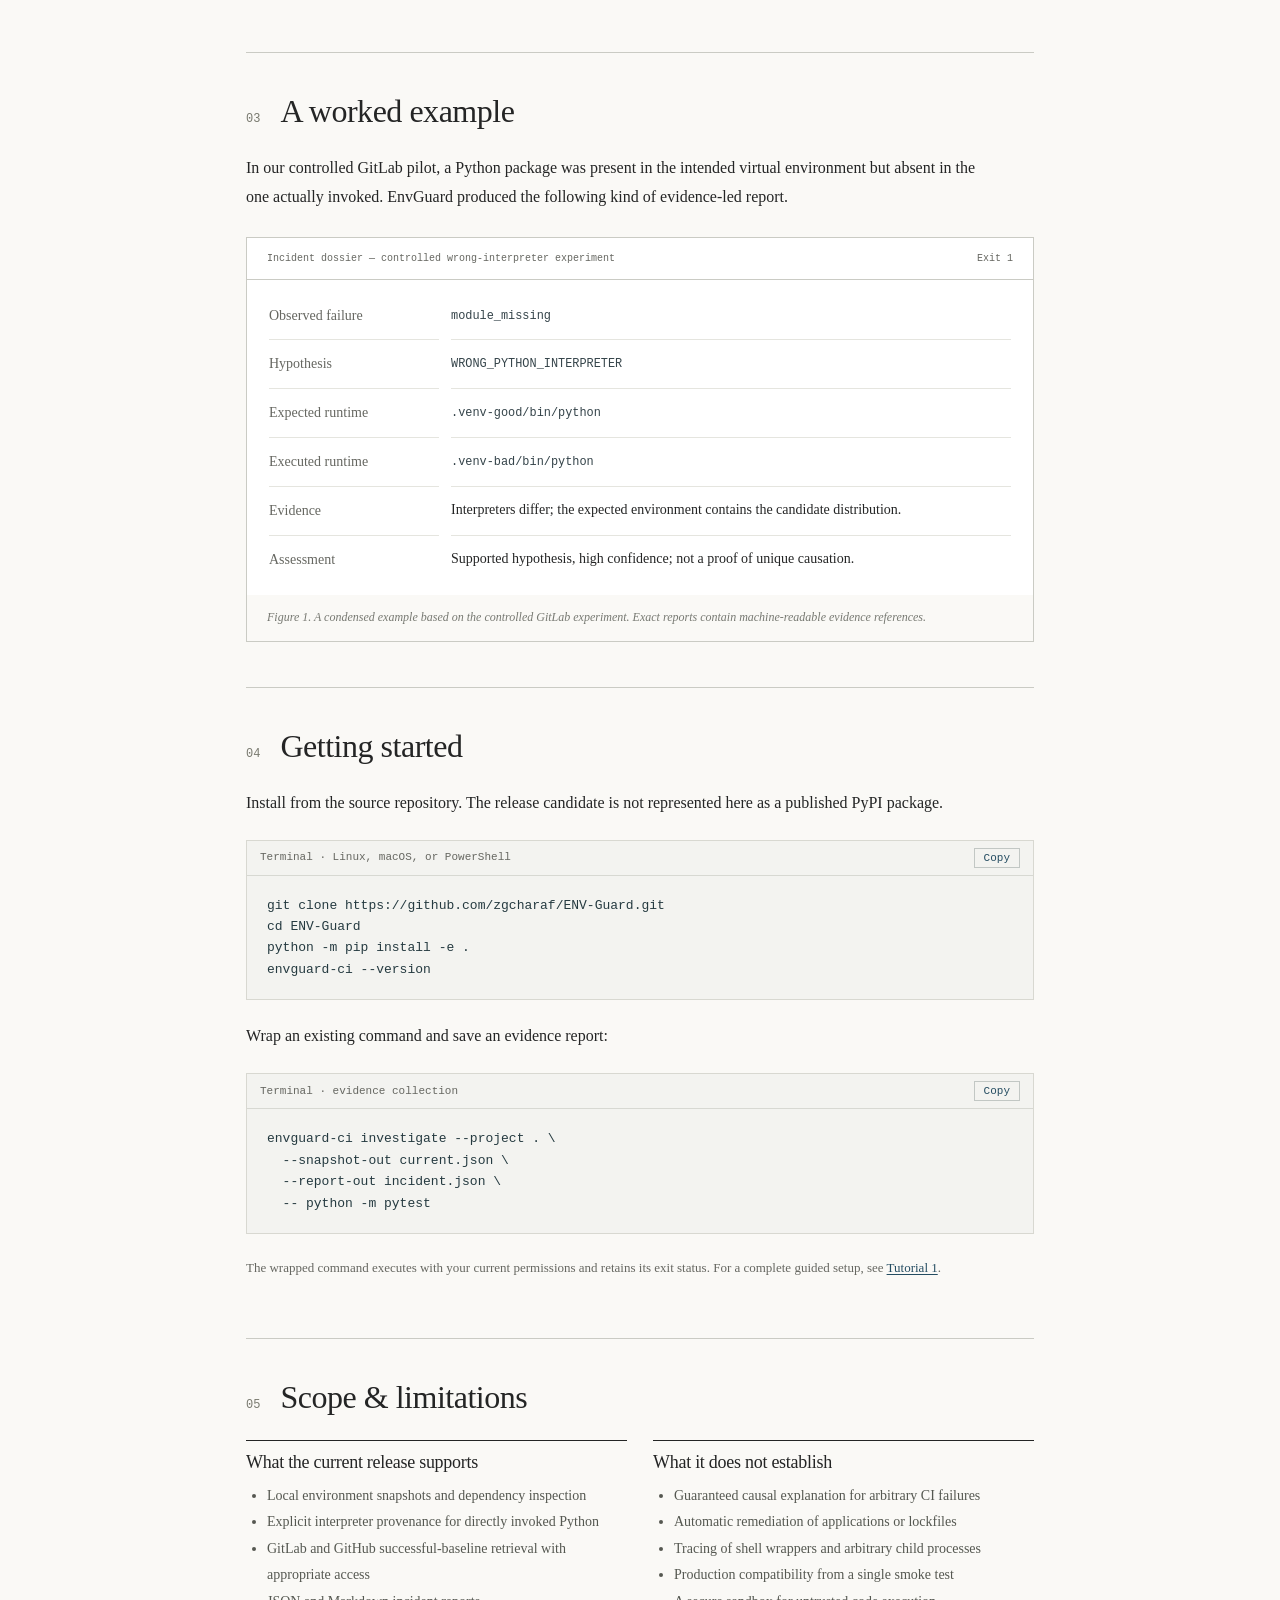
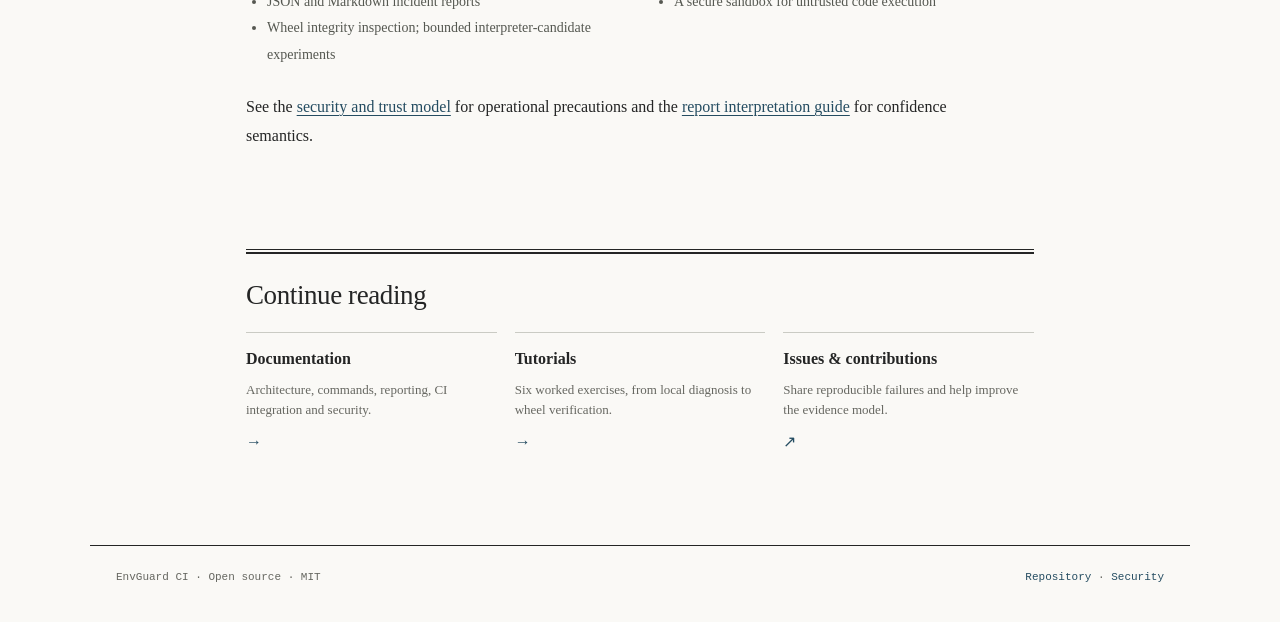
==== commit 4844f707: "Redesign Pages in academic LaTeX style with full reference docs and tutorials" ====
--- a/website/index.html
+++ b/website/index.html
@@ -1,213 +1,125 @@
 <!doctype html>
 <html lang="en">
 <head>
-  <meta charset="UTF-8">
-  <meta name="viewport" content="width=device-width, initial-scale=1">
-  <meta name="theme-color" content="#0a1016">
-  <meta name="description" content="EnvGuard CI helps engineers investigate Python CI failures with interpreter provenance, environment comparisons, and evidence-linked incident reports. Local-first and open source.">
-  <meta property="og:type" content="website">
-  <meta property="og:title" content="EnvGuard CI — Know why Python failed.">
-  <meta property="og:description" content="Evidence-led Python CI failure investigation. Less guessing, more proof. Open source and local-first.">
-  <meta property="og:url" content="https://zgcharaf.github.io/ENV-Guard/">
-  <link rel="canonical" href="https://zgcharaf.github.io/ENV-Guard/">
-  <link rel="icon" type="image/svg+xml" href="favicon.svg">
-  <link rel="stylesheet" href="styles.css">
-  <script defer src="app.js"></script>
-  <title>EnvGuard CI — Know why Python failed.</title>
+<meta charset="utf-8"><meta name="viewport" content="width=device-width,initial-scale=1">
+<meta name="description" content="EnvGuard CI: an open-source, evidence-led approach to Python CI environment diagnosis, interpreter provenance, and reproducible investigation.">
+<meta name="theme-color" content="#f9f8f4">
+<meta property="og:title" content="EnvGuard CI — Evidence before inference">
+<meta property="og:description" content="Understand why Python CI failed. Local-first diagnosis with auditable evidence and explicit uncertainty.">
+<meta property="og:url" content="https://zgcharaf.github.io/ENV-Guard/">
+<link rel="canonical" href="https://zgcharaf.github.io/ENV-Guard/">
+<link rel="icon" href="favicon.svg" type="image/svg+xml">
+<link rel="stylesheet" href="styles.css">
+<script src="app.js" defer></script>
+<title>EnvGuard CI — Evidence before inference</title>
 </head>
 <body>
-  <a class="skip" href="#main">Skip to content</a>
-  <div class="announcement">
-    <span class="status-pulse" aria-hidden="true"></span>
-    <span>Public release candidate <strong>v1.0.0rc2</strong></span>
-    <span class="announce-sep" aria-hidden="true">·</span>
-    <span>MIT licensed · Python 3.11+</span>
-    <a href="https://github.com/zgcharaf/ENV-Guard" target="_blank" rel="noopener noreferrer">Explore the source <span aria-hidden="true">↗</span></a>
+<a class="skip-link" href="#main">Skip to content</a>
+<header class="masthead">
+  <div class="masthead-inner">
+    <a class="wordmark" href="./" aria-label="EnvGuard CI homepage"><span class="symbol">E<span class="symbol-dot">·</span>G</span><span class="wordmark-name">EnvGuard <span>CI</span></span></a>
+    <nav aria-label="Main navigation">
+      <a href="./" aria-current="page">Home</a>
+      <a href="docs/">Documentation</a>
+      <a href="tutorials/">Tutorials</a>
+      <a href="https://github.com/zgcharaf/ENV-Guard" rel="noopener noreferrer">GitHub <span aria-hidden="true">↗</span></a>
+    </nav>
   </div>
-  <header class="site-header">
-    <nav class="nav wrap" aria-label="Main navigation">
-      <a class="brand" href="#top" aria-label="EnvGuard CI home">
-        <span class="brand-mark" aria-hidden="true"><svg viewBox="0 0 32 32" fill="none"><path d="M16 2 28 7v9c0 8-5.6 12.6-12 14C9.6 28.6 4 24 4 16V7L16 2Z" stroke="currentColor" stroke-width="2"/><path d="m10 16 4 4 8-9" stroke="currentColor" stroke-width="2.7" stroke-linecap="round" stroke-linejoin="round"/></svg></span>
-        <span>envguard<span class="brand-accent">/</span><span class="brand-secondary">ci</span></span>
-      </a>
-      <div class="nav-links">
-        <a href="#problem">The problem</a>
-        <a href="#how">How it works</a>
-        <a href="#quickstart">Quick start</a>
-        <a href="#trust">Trust & limits</a>
+</header>
+<main id="main" class="paper">
+  <section class="frontmatter">
+    <p class="overline">Open-source research software <span class="mid-dot">·</span> Python 3.11+ <span class="mid-dot">·</span> v1.0.0rc2</p>
+    <h1>Evidence before inference.</h1>
+    <p class="subtitle">A practical method for investigating Python environment failures in continuous integration.</p>
+    <div class="byline">EnvGuard CI <span class="mid-dot">·</span> Experimental release candidate <span class="mid-dot">·</span> MIT License</div>
+    <div class="abstract">
+      <span class="abstract-title">Abstract</span>
+      <p>When Python works locally but fails in CI, an error message rarely explains its own cause. EnvGuard CI records runtime and interpreter evidence, compares compatible environments, and produces a human-readable incident dossier with explicit uncertainty. It complements existing package managers; it does not replace them.</p>
+    </div>
+    <div class="front-actions">
+      <a class="primary-action" href="docs/#installation">Read the documentation <span aria-hidden="true">→</span></a>
+      <a class="secondary-action" href="tutorials/">Follow a tutorial <span aria-hidden="true">→</span></a>
+      <a class="secondary-action" href="https://github.com/zgcharaf/ENV-Guard" rel="noopener noreferrer">Source code <span aria-hidden="true">↗</span></a>
+    </div>
+  </section>
+
+  <section id="motivation" class="article-section">
+    <div class="section-heading"><span>01</span><h2>Motivation</h2></div>
+    <p>Consider a job that terminates with <code>ModuleNotFoundError</code>. The package may be undeclared, absent from the selected environment, or installed correctly in another interpreter. The observed exception is not sufficient to distinguish these explanations.</p>
+    <p>Our design principle is simple: <strong>every diagnosis should identify its evidence, explain its limits, and remain unresolved when the evidence does not suffice.</strong></p>
+    <div class="definition">
+      <span class="definition-label">Working principle</span>
+      <p><em>A failing execution is an observation. An environmental difference is a correlation. A repair that passes a controlled retest provides stronger, but still bounded, evidence.</em></p>
+    </div>
+  </section>
+
+  <section id="method" class="article-section">
+    <div class="section-heading"><span>02</span><h2>Method</h2></div>
+    <div class="method-grid">
+      <div><span class="step-id">(i)</span><h3>Observe</h3><p>Capture the executed Python runtime, installed distributions, project metadata, and the command outcome.</p></div>
+      <div><span class="step-id">(ii)</span><h3>Compare</h3><p>Compare a failing snapshot with a compatible known-good environment, when one is available.</p></div>
+      <div><span class="step-id">(iii)</span><h3>Explain</h3><p>Separate observed signatures, supporting evidence, possible causes, and recommended next checks.</p></div>
+    </div>
+  </section>
+
+  <section id="example" class="article-section">
+    <div class="section-heading"><span>03</span><h2>A worked example</h2></div>
+    <p>In our controlled GitLab pilot, a Python package was present in the intended virtual environment but absent in the one actually invoked. EnvGuard produced the following kind of evidence-led report.</p>
+    <figure class="incident-figure">
+      <div class="figure-header"><span>Incident dossier — controlled wrong-interpreter experiment</span><span>Exit 1</span></div>
+      <div class="figure-body">
+        <dl>
+          <dt>Observed failure</dt><dd><code>module_missing</code></dd>
+          <dt>Hypothesis</dt><dd><code>WRONG_PYTHON_INTERPRETER</code></dd>
+          <dt>Expected runtime</dt><dd><code>.venv-good/bin/python</code></dd>
+          <dt>Executed runtime</dt><dd><code>.venv-bad/bin/python</code></dd>
+          <dt>Evidence</dt><dd>Interpreters differ; the expected environment contains the candidate distribution.</dd>
+          <dt>Assessment</dt><dd>Supported hypothesis, high confidence; not a proof of unique causation.</dd>
+        </dl>
       </div>
-      <a class="nav-github" href="https://github.com/zgcharaf/ENV-Guard" target="_blank" rel="noopener noreferrer">
-        <svg viewBox="0 0 24 24" aria-hidden="true"><path fill="currentColor" d="M12 .9a11.1 11.1 0 0 0-3.51 21.63c.55.1.76-.24.76-.53v-2.07c-3.09.67-3.75-1.32-3.75-1.32-.51-1.28-1.25-1.62-1.25-1.62-1.02-.69.08-.68.08-.68 1.13.08 1.72 1.16 1.72 1.16 1 .1.9 2.27 3.23 1.64.1-.73.39-1.23.71-1.52-2.47-.28-5.06-1.24-5.06-5.5 0-1.22.44-2.22 1.16-3-.12-.28-.5-1.42.11-2.96 0 0 .94-.3 3.06 1.14a10.7 10.7 0 0 1 5.57 0c2.12-1.44 3.06-1.14 3.06-1.14.61 1.54.23 2.68.11 2.96.72.78 1.16 1.78 1.16 3 0 4.27-2.6 5.21-5.08 5.49.4.34.75 1.01.75 2.04V22c0 .29.2.64.77.53A11.1 11.1 0 0 0 12 .9Z"/></svg>
-        GitHub <span aria-hidden="true">↗</span>
-      </a>
-    </nav>
-  </header>
+      <figcaption>Figure 1. A condensed example based on the controlled GitLab experiment. Exact reports contain machine-readable evidence references.</figcaption>
+    </figure>
+  </section>
 
-  <main id="main">
-    <section id="top" class="hero wrap">
-      <div class="hero-copy">
-        <div class="eyebrow"><span class="mini-bar"></span> THE PYTHON CI DIAGNOSTIC LAYER</div>
-        <h1>Your build failed.<br><span>Know <em>why.</em></span></h1>
-        <p class="lead">“Works on my machine” isn’t a diagnosis. EnvGuard CI connects Python interpreter identity, installed packages and runtime differences to explain <strong>supported CI failures with evidence</strong>—not guesswork.</p>
-        <div class="hero-actions">
-          <a class="button button-primary" href="#quickstart">Get started <span aria-hidden="true">↗</span></a>
-          <a class="button button-outline" href="https://github.com/zgcharaf/ENV-Guard" target="_blank" rel="noopener noreferrer">View source <span aria-hidden="true">↗</span></a>
-        </div>
-        <div class="hero-proof">
-          <span><span class="tiny-check">✓</span> Open source · MIT</span>
-          <span><span class="tiny-check">✓</span> Local-first</span>
-          <span><span class="tiny-check">✓</span> Works alongside pip / uv / Poetry</span>
-        </div>
-      </div>
-      <div class="terminal-shell" aria-label="Interactive demonstration of an EnvGuard incident report">
-        <div class="terminal-top">
-          <div class="terminal-dots" aria-hidden="true"><i></i><i></i><i></i></div>
-          <span>envguard · incident investigation</span>
-          <span class="terminal-badge">DEMO</span>
-        </div>
-        <div class="demo-tabs" role="tablist" aria-label="Diagnostic scenarios">
-          <button class="demo-tab active" type="button" role="tab" id="tab-interpreter" aria-selected="true" aria-controls="demo-pane" data-case="interpreter">Wrong Python</button>
-          <button class="demo-tab" type="button" role="tab" id="tab-missing" aria-selected="false" aria-controls="demo-pane" data-case="missing" tabindex="-1">Unknown import</button>
-          <button class="demo-tab" type="button" role="tab" id="tab-native" aria-selected="false" aria-controls="demo-pane" data-case="native" tabindex="-1">Native error</button>
-        </div>
-        <div class="terminal-body" id="demo-pane" role="tabpanel" aria-labelledby="tab-interpreter">
-          <div class="t-line t-muted"><span class="prompt">$</span> envguard-ci investigate --project . -- python -m app</div>
-          <div class="t-divider"></div>
-          <div class="t-row"><span class="t-label">EXECUTION</span><span class="pill pill-fail" id="demo-status">FAILED · EXIT 1</span></div>
-          <div class="t-error" id="demo-error">ModuleNotFoundError: No module named 'riskbatch'</div>
-          <div class="t-divider"></div>
-          <div class="t-label t-section">ROOT-CAUSE HYPOTHESIS</div>
-          <div class="t-cause" id="demo-cause">WRONG_PYTHON_INTERPRETER</div>
-          <div class="t-evidence" id="demo-evidence">
-            <div><span class="t-check">✓</span> Expected interpreter contains <code>riskbatch</code></div>
-            <div><span class="t-check">✓</span> Executed interpreter differs</div>
-            <div><span class="t-check">✓</span> Executing runtime lacks the package</div>
-          </div>
-          <div class="t-divider"></div>
-          <div class="t-bottom"><span class="t-confidence" id="demo-confidence">HIGH · SUPPORTED HYPOTHESIS</span><span class="t-demo-label" id="demo-label">Controlled GitLab case</span></div>
-        </div>
-      </div>
-    </section>
-
-    <section class="stat-strip">
-      <div class="wrap strip-inner">
-        <span class="strip-head">THE HARD PART ISN'T INSTALLATION.</span>
-        <div class="strip-divider" aria-hidden="true"></div>
-        <p>It's proving <strong>which environment ran</strong>, <strong>what changed</strong>, and <strong>what the evidence actually supports.</strong></p>
-      </div>
-    </section>
-
-    <section class="section wrap" id="problem">
-      <div class="section-intro">
-        <span class="kicker">01 / THE PROBLEM</span>
-        <h2>Same error.<br><span>Different root causes.</span></h2>
-        <p><code>ModuleNotFoundError</code> could mean the dependency was never installed, another virtualenv ran the command, or Python startup flags hid site-packages. A package list alone can’t tell you which.</p>
-      </div>
-      <div class="feature-grid">
-        <article class="feature-card">
-          <div class="feature-icon"><span>01</span> /</div>
-          <h3>Execution provenance</h3>
-          <p>Record the directly invoked Python executable and compare it to the explicitly intended environment.</p>
-          <div class="card-tag">Interpreter identity</div>
-        </article>
-        <article class="feature-card">
-          <div class="feature-icon"><span>02</span> /</div>
-          <h3>Environment comparison</h3>
-          <p>Diff compatible snapshots of Python, installed distributions, selected metadata and platform details.</p>
-          <div class="card-tag">Last-green context</div>
-        </article>
-        <article class="feature-card">
-          <div class="feature-icon"><span>03</span> /</div>
-          <h3>Evidence-linked dossiers</h3>
-          <p>Get readable findings tied to specific JSON evidence, confidence levels and safe next checks.</p>
-          <div class="card-tag">Auditable hypotheses</div>
-        </article>
-        <article class="feature-card">
-          <div class="feature-icon"><span>04</span> /</div>
-          <h3>Constrained verification</h3>
-          <p>Explicitly test whether an alternate interpreter executes the same command successfully, recording both outcomes.</p>
-          <div class="card-tag">Observed candidate result</div>
-        </article>
-      </div>
-    </section>
-
-    <section class="section how-section" id="how">
-      <div class="wrap">
-        <div class="section-intro narrow">
-          <span class="kicker">02 / HOW IT WORKS</span>
-          <h2>From red pipeline<br><span>to a reasoned answer.</span></h2>
-        </div>
-        <div class="steps">
-          <div class="step"><div class="step-number">01</div><div><h3>Wrap your existing command</h3><p>Keep pip, uv, Poetry and your CI setup. EnvGuard executes the command you specify and preserves its exit status.</p></div></div>
-          <div class="step"><div class="step-number">02</div><div><h3>Collect runtime evidence</h3><p>Capture runtime metadata and correlate the observed failure with a known-good snapshot when available.</p></div></div>
-          <div class="step"><div class="step-number">03</div><div><h3>Investigate with clarity</h3><p>Read the incident dossier: what happened, what the evidence supports, what remains unknown and what to check next.</p></div></div>
-        </div>
-      </div>
-    </section>
-
-    <section class="section wrap quickstart" id="quickstart">
-      <div class="section-intro narrow">
-        <span class="kicker">03 / QUICK START</span>
-        <h2>Useful in minutes.<br><span>No platform migration.</span></h2>
-        <p>Install from source for this release candidate. The package has not been claimed as a public PyPI release.</p>
-      </div>
-      <div class="install-panel">
-        <div class="install-header">
-          <div class="install-tabs" role="tablist" aria-label="Operating system">
-            <button type="button" role="tab" class="install-tab active" data-platform="unix" aria-selected="true" id="tab-unix" aria-controls="install-code">Linux / macOS</button>
-            <button type="button" role="tab" class="install-tab" data-platform="windows" aria-selected="false" tabindex="-1" id="tab-windows" aria-controls="install-code">PowerShell</button>
-          </div>
-          <button class="copy-btn" id="copy-install" type="button" aria-label="Copy installation commands"><span id="copy-label">Copy</span> <span aria-hidden="true">↗</span></button>
-        </div>
-        <pre id="install-code" role="tabpanel" aria-labelledby="tab-unix"><code id="install-text">git clone https://github.com/zgcharaf/ENV-Guard.git
+  <section id="start" class="article-section">
+    <div class="section-heading"><span>04</span><h2>Getting started</h2></div>
+    <p>Install from the source repository. The release candidate is not represented here as a published PyPI package.</p>
+    <div class="code-example">
+      <div class="code-caption"><span>Terminal · Linux, macOS, or PowerShell</span><button class="copy" data-copy="install" type="button">Copy</button></div>
+      <pre id="install-code"><code>git clone https://github.com/zgcharaf/ENV-Guard.git
 cd ENV-Guard
 python -m pip install -e .
 envguard-ci --version</code></pre>
-        <div class="install-footer"><span class="online" aria-hidden="true"></span> Python 3.11+ <span class="footer-sep">/</span> No external EnvGuard service <span class="footer-sep">/</span> MIT</div>
-      </div>
-      <div class="quickstart-bottom">
-        <div>
-          <h3>Investigate a failed command</h3>
-          <p>Retain both machine-readable and human-readable reports.</p>
-        </div>
-        <div class="mini-command">
-          <code>envguard-ci investigate --project . --report-out report.json -- python -m pytest</code>
-          <button type="button" id="copy-investigate" aria-label="Copy investigation command">Copy ↗</button>
-        </div>
-      </div>
-    </section>
+    </div>
+    <p>Wrap an existing command and save an evidence report:</p>
+    <div class="code-example">
+      <div class="code-caption"><span>Terminal · evidence collection</span><button class="copy" data-copy="investigate" type="button">Copy</button></div>
+      <pre id="investigate-code"><code>envguard-ci investigate --project . \
+  --snapshot-out current.json \
+  --report-out incident.json \
+  -- python -m pytest</code></pre>
+    </div>
+    <p class="small-note">The wrapped command executes with your current permissions and retains its exit status. For a complete guided setup, see <a href="tutorials/#tutorial-local">Tutorial 1</a>.</p>
+  </section>
 
-    <section class="section trust-section" id="trust">
-      <div class="wrap trust-layout">
-        <div class="section-intro">
-          <span class="kicker">04 / TRUST BY DESIGN</span>
-          <h2>Evidence first.<br><span>Certainty earned.</span></h2>
-          <p>Engineering tools should be clear about what they know—and what they don't.</p>
-          <a class="text-link" href="https://github.com/zgcharaf/ENV-Guard/blob/main/SECURITY.md" target="_blank" rel="noopener noreferrer">Read the security policy <span aria-hidden="true">↗</span></a>
-        </div>
-        <div class="trust-checks">
-          <div><span class="trust-dot">✓</span><div><h3>Local-first</h3><p>No EnvGuard cloud backend or automatic telemetry required for local diagnostics.</p></div></div>
-          <div><span class="trust-dot">✓</span><div><h3>No silent repair</h3><p>Candidate interpreter experiments require explicit permission; source and dependency files aren't auto-modified.</p></div></div>
-          <div><span class="trust-dot">✓</span><div><h3>Explicit uncertainty</h3><p>A missing import is not automatically attributed to a particular package or environmental change.</p></div></div>
-          <div><span class="trust-dot trust-alert">!</span><div><h3>Real limitations</h3><p>Not a sandbox. Doesn't trace arbitrary child Python processes. CI artifacts can include sensitive package metadata and require restricted access. Independent accuracy benchmarking is pending.</p></div></div>
-        </div>
-      </div>
-    </section>
+  <section id="scope" class="article-section">
+    <div class="section-heading"><span>05</span><h2>Scope &amp; limitations</h2></div>
+    <div class="comparison">
+      <div><h3>What the current release supports</h3><ul><li>Local environment snapshots and dependency inspection</li><li>Explicit interpreter provenance for directly invoked Python</li><li>GitLab and GitHub successful-baseline retrieval with appropriate access</li><li>JSON and Markdown incident reports</li><li>Wheel integrity inspection; bounded interpreter-candidate experiments</li></ul></div>
+      <div><h3>What it does not establish</h3><ul><li>Guaranteed causal explanation for arbitrary CI failures</li><li>Automatic remediation of applications or lockfiles</li><li>Tracing of shell wrappers and arbitrary child processes</li><li>Production compatibility from a single smoke test</li><li>A secure sandbox for untrusted code execution</li></ul></div>
+    </div>
+    <p>See the <a href="docs/#security">security and trust model</a> for operational precautions and the <a href="docs/#interpretation">report interpretation guide</a> for confidence semantics.</p>
+  </section>
 
-    <section class="cta-section">
-      <div class="wrap cta-content">
-        <div><span class="kicker">BUILT FOR PEOPLE WHO SHIP PYTHON</span><h2>Make failed builds<br><span>less mysterious.</span></h2><p>Try the controlled failure lab. Read the evidence. Open an issue if something is missing. Help make CI diagnostics more useful.</p></div>
-        <div class="cta-actions"><a class="button button-dark" href="https://github.com/zgcharaf/ENV-Guard" target="_blank" rel="noopener noreferrer">Explore EnvGuard on GitHub <span aria-hidden="true">↗</span></a><a class="cta-secondary" href="https://github.com/zgcharaf/ENV-Guard/issues" target="_blank" rel="noopener noreferrer">Report an issue →</a></div>
-      </div>
-    </section>
-  </main>
-
-  <footer class="footer">
-    <div class="wrap footer-row">
-      <a class="brand footer-brand" href="#top">envguard<span class="brand-accent">/</span><span class="brand-secondary">ci</span></a>
-      <span>Local-first Python CI evidence · Experimental release candidate</span>
-      <div><a href="https://github.com/zgcharaf/ENV-Guard" target="_blank" rel="noopener noreferrer">GitHub</a><a href="https://github.com/zgcharaf/ENV-Guard/blob/main/LICENSE" target="_blank" rel="noopener noreferrer">MIT License</a><a href="https://github.com/zgcharaf/ENV-Guard/blob/main/CONTRIBUTING.md" target="_blank" rel="noopener noreferrer">Contribute</a></div>
+  <section class="endmatter">
+    <div class="rule-double" aria-hidden="true"></div>
+    <h2>Continue reading</h2>
+    <div class="reading-grid">
+      <a href="docs/"><strong>Documentation</strong><span>Architecture, commands, reporting, CI integration and security.</span><b aria-hidden="true">→</b></a>
+      <a href="tutorials/"><strong>Tutorials</strong><span>Six worked exercises, from local diagnosis to wheel verification.</span><b aria-hidden="true">→</b></a>
+      <a href="https://github.com/zgcharaf/ENV-Guard/issues" rel="noopener noreferrer"><strong>Issues &amp; contributions</strong><span>Share reproducible failures and help improve the evidence model.</span><b aria-hidden="true">↗</b></a>
     </div>
-  </footer>
-</body>
-</html>+  </section>
+</main>
+<footer class="site-footer"><span>EnvGuard CI · Open source · MIT</span><span><a href="https://github.com/zgcharaf/ENV-Guard">Repository</a> <span aria-hidden="true">·</span> <a href="https://github.com/zgcharaf/ENV-Guard/blob/main/SECURITY.md">Security</a></span></footer>
+</body></html>
--- a/website/styles.css
+++ b/website/styles.css
@@ -1,221 +1,187 @@
+/* EnvGuard CI academic stylesheet — no web fonts, libraries or analytics. */
 :root {
-  --night: #0a1016;
-  --night-2: #101b22;
-  --night-3: #17252d;
-  --ink: #18292d;
-  --muted: #687a7e;
-  --line: #d9e0dc;
-  --paper: #f7f8f3;
-  --paper-2: #edf1e9;
-  --lime: #d9f57a;
-  --mint: #b6e8c0;
-  --radius: 16px;
-  --max: 1170px;
+  --paper: #faf9f6;
+  --white: #fff;
+  --ink: #242525;
+  --muted: #666761;
+  --faint: #888982;
+  --rule: #cacbc4;
+  --light-rule: #e5e5df;
+  --shade: #f2f2ee;
+  --link: #244c61;
+  --max: 860px;
 }
 * { box-sizing: border-box; }
-html { scroll-behavior: smooth; scroll-padding-top: 98px; }
-body { margin: 0; font-family: Inter, ui-sans-serif, -apple-system, BlinkMacSystemFont, "Segoe UI", Arial, sans-serif; background: var(--paper); color: var(--ink); -webkit-font-smoothing: antialiased; }
-button, a { -webkit-tap-highlight-color: transparent; }
-button { font: inherit; cursor: pointer; }
-a { color: inherit; }
-:focus-visible { outline: 3px solid #58b97e; outline-offset: 4px; }
-::selection { background: var(--lime); color: var(--night); }
-.wrap { width: min(var(--max), calc(100% - 64px)); margin-inline: auto; }
-.skip { position: absolute; z-index: 99; left: -9999px; top: 12px; color: #111; padding: 12px 16px; background: var(--lime); border-radius: 8px; }
-.skip:focus { left: 12px; }
-.announcement { display: flex; min-height: 37px; align-items: center; justify-content: center; gap: 11px; background: #d8f179; color: #1f3020; font-size: 11px; letter-spacing: .015em; padding: 8px 24px; }
-.announcement strong { font-weight: 800; }
-.announcement a { font-weight: 700; margin-left: 10px; text-decoration: none; border-bottom: 1px solid #708455; }
-.status-pulse, .online { width: 7px; height: 7px; border-radius: 50%; background: #237a41; display: inline-block; flex-shrink: 0; box-shadow: 0 0 0 3px #237a4122; }
-.site-header { background: var(--night); border-bottom: 1px solid #29353c; color: #eff5f1; position: relative; z-index: 10; }
-.nav { height: 80px; display: flex; align-items: center; justify-content: space-between; gap: 32px; }
-.brand { display: inline-flex; align-items: center; gap: 10px; text-decoration: none; font-size: 23px; font-weight: 800; letter-spacing: -.07em; color: #f5f7f0; white-space: nowrap; }
-.brand-mark { width: 33px; height: 33px; display: inline-grid; place-items: center; color: var(--lime); }
-.brand-mark svg { width: 32px; height: 32px; }
-.brand-accent { color: var(--lime); }
-.brand-secondary { color: #a9c9bc; font-weight: 580; }
-.nav-links { display: flex; align-items: center; gap: 30px; margin-left: auto; }
-.nav-links a { color: #a8b8b5; font-size: 12px; font-weight: 650; text-decoration: none; transition: color .16s ease; }
-.nav-links a:hover { color: var(--lime); }
-.nav-github { border: 1px solid #506057; color: #e5efdf; border-radius: 8px; text-decoration: none; padding: 11px 15px; display: flex; gap: 10px; align-items: center; font-size: 12px; font-weight: 700; transition: border-color .2s; white-space: nowrap; }
-.nav-github:hover { border-color: var(--lime); }
-.nav-github svg { width: 17px; height: 17px; }
-.hero { min-height: 625px; padding-block: 96px 94px; display: grid; grid-template-columns: 1fr 1.04fr; gap: 42px; align-items: center; }
-main { overflow: hidden; }
-.hero::before { position: absolute; content: ""; background: radial-gradient(circle, #1d3b394d, transparent 65%); width: 650px; height: 600px; top: 80px; right: -230px; pointer-events: none; }
-.hero, .site-header { background-color: var(--night); color: #f3f5ef; }
-.eyebrow, .kicker { font-size: 11px; font-weight: 800; letter-spacing: .17em; text-transform: uppercase; }
-.eyebrow { color: #afc9bc; display: inline-flex; align-items: center; gap: 9px; margin-bottom: 26px; }
-.mini-bar { height: 7px; width: 22px; border-radius: 2px; background: var(--lime); }
-.hero h1 { font-size: clamp(50px, 5.25vw, 78px); font-weight: 760; line-height: 1.045; letter-spacing: -.066em; margin: 0 0 25px; }
-.hero h1 span { color: var(--lime); }
-.hero h1 em { font-style: normal; border-bottom: 5px solid #a1bf6a; }
-.lead { color: #baccc6; font-size: 17px; line-height: 1.75; max-width: 490px; margin: 0; }
-.lead strong { color: #f2f7e7; font-weight: 640; }
-.hero-actions { display: flex; flex-wrap: wrap; gap: 12px; margin-top: 30px; }
-.button { display: inline-flex; justify-content: center; align-items: center; gap: 33px; border-radius: 9px; font-weight: 750; font-size: 13px; padding: 16px 20px; text-decoration: none; transition: transform .2s ease, background .2s ease, color .2s ease; }
-.button:hover { transform: translateY(-2px); }
-.button-primary { background: var(--lime); color: #14221b; border: 1px solid var(--lime); }
-.button-primary:hover { background: #e6ff93; }
-.button-outline { background: transparent; color: #e4f1e7; border: 1px solid #475753; }
-.button-outline:hover { border-color: #a1bfa4; }
-.hero-proof { display: flex; flex-wrap: wrap; gap: 18px; margin-top: 37px; font-size: 10px; color: #91aca2; }
-.tiny-check { display: inline-grid; width: 16px; height: 16px; border: 1px solid #7a986e; border-radius: 50%; color: var(--lime); place-items: center; margin-right: 4px; }
-.terminal-shell { position: relative; z-index: 1; background: #0f1920; border: 1px solid #455a57; border-radius: 17px; box-shadow: 0 26px 60px #0006, 0 1px 0 #76917a44 inset; min-width: 0; overflow: hidden; }
-.terminal-top { height: 47px; border-bottom: 1px solid #283a42; display: flex; align-items: center; padding: 0 18px; gap: 14px; color: #a8b8b4; font-size: 10px; font-weight: 650; letter-spacing: .03em; }
-.terminal-dots { display: flex; gap: 5px; }
-.terminal-dots i { display: block; width: 8px; height: 8px; border-radius: 50%; background: #60767a; }
-.terminal-dots i:first-child { background: #e49b8b; } .terminal-dots i:nth-child(2) { background: #e8c46e; } .terminal-dots i:nth-child(3) { background: #9ac6a8; }
-.terminal-badge { border: 1px solid #476257; border-radius: 4px; margin-left: auto; padding: 4px 7px; color: #c0d9bb; letter-spacing: .1em; font-size: 9px; }
-.demo-tabs { display: flex; align-items: center; padding: 17px 19px 0; gap: 8px; border-bottom: 1px solid #263842; }
-.demo-tab { background: transparent; border: 0; padding: 0 8px 15px; color: #8ba39f; font-size: 11px; font-weight: 660; white-space: nowrap; border-bottom: 2px solid transparent; }
-.demo-tab.active { color: var(--lime); border-bottom-color: var(--lime); }
-.demo-tab:hover:not(.active) { color: #f0f7e9; }
-.terminal-body { font-family: ui-monospace, "Cascadia Code", "SFMono-Regular", Consolas, "Liberation Mono", monospace; padding: 26px 23px 26px; font-size: 12px; line-height: 1.65; min-height: 366px; }
-.t-line { word-break: break-all; font-size: 11px; }
-.t-muted { color: #bdccc6; }
-.prompt { color: var(--lime); padding-right: 8px; }
-.t-divider { height: 1px; background: #34434a; margin: 20px 0; }
-.t-row { display: flex; justify-content: space-between; align-items: center; gap: 12px; }
-.t-label { color: #778f8c; font-size: 10px; font-weight: 700; letter-spacing: .12em; }
-.pill { display: inline-block; padding: 4px 9px; border-radius: 5px; font-size: 10px; letter-spacing: .04em; font-weight: 750; }
-.pill-fail { background: #522d31; color: #ffb7a8; }
-.t-error { margin-top: 12px; border-left: 2px solid #c76865; padding: 9px 11px; color: #f2a7a1; background: #3a242922; font-size: 11px; overflow-wrap: anywhere; }
-.t-section { margin-bottom: 9px; }
-.t-cause { color: #d5f778; font-weight: 750; font-size: 13px; overflow-wrap: anywhere; }
-.t-evidence { margin-top: 17px; display: flex; flex-direction: column; gap: 6px; color: #bdcfc5; font-size: 11px; }
-.t-evidence code { font: inherit; color: #eaf3ce; }
-.t-check { color: #c9ee79; padding-right: 9px; }
-.t-bottom { display: flex; justify-content: space-between; flex-wrap: wrap; gap: 10px; font-size: 9px; letter-spacing: .03em; }
-.t-confidence { color: #d4ea9a; }
-.t-demo-label { color: #809b92; }
-.stat-strip { background: #d9f17b; color: #233723; }
-.strip-inner { min-height: 110px; display: flex; gap: 30px; align-items: center; }
-.strip-head { width: 200px; flex-shrink: 0; font-size: 11px; line-height: 1.6; font-weight: 900; letter-spacing: .11em; }
-.strip-divider { align-self: stretch; width: 1px; margin-block: 27px; background: #889d5f; }
-.strip-inner p { font-size: clamp(15px, 1.8vw, 20px); line-height: 1.5; margin: 0; letter-spacing: -.02em; }
-.strip-inner strong { font-weight: 820; }
-.section { padding-block: 110px; }
-.kicker { display: block; color: #637973; margin-bottom: 18px; }
-.section-intro { max-width: 700px; }
-.section-intro h2, .cta-section h2 { font-size: clamp(37px, 4vw, 58px); font-weight: 780; line-height: 1.13; letter-spacing: -.05em; margin: 0; }
-.section-intro h2 span { color: #71877f; }
-.section-intro p { font-size: 16px; color: #647675; line-height: 1.75; max-width: 600px; margin: 23px 0 0; }
-.section-intro code { border: 1px solid #d3ddd4; padding: 2px 6px; background: #edf2eb; border-radius: 3px; font-size: .88em; }
-.narrow { max-width: 740px; }
-.feature-grid { display: grid; grid-template-columns: repeat(4, minmax(0,1fr)); gap: 14px; margin-top: 45px; }
-.feature-card { background: #fff; border: 1px solid #dce3de; padding: 29px 24px 26px; border-radius: 10px; display: flex; flex-direction: column; min-height: 276px; box-shadow: 0 5px 20px #17312b05; transition: border-color .2s, transform .2s; }
-.feature-card:hover { transform: translateY(-3px); border-color: #b2cdbb; }
-.feature-icon { color: #a4afa9; font-size: 14px; font-weight: 400; letter-spacing: .1em; margin-bottom: 39px; }
-.feature-icon span { color: #355c46; font-size: 18px; font-weight: 800; }
-.feature-card h3 { margin: 0 0 11px; letter-spacing: -.025em; font-size: 17px; }
-.feature-card p { font-size: 13px; line-height: 1.65; margin: 0; color: #687a76; }
-.card-tag { margin-top: auto; padding-top: 25px; color: #718c7b; font-size: 10px; font-weight: 790; text-transform: uppercase; letter-spacing: .08em; }
-.how-section { background: #e9eee6; border-block: 1px solid #d5e0d7; }
-.steps { display: grid; grid-template-columns: repeat(3,minmax(0,1fr)); margin-top: 58px; }
-.step { border-top: 1px solid #b9c8be; padding: 25px 28px 0 0; display: flex; flex-direction: column; gap: 38px; }
-.step:not(:last-child) { margin-right: 25px; }
-.step-number { color: #51775e; font-family: ui-monospace, Consolas, monospace; font-weight: 700; font-size: 13px; }
-.step h3 { font-size: 18px; letter-spacing: -.02em; margin: 0 0 11px; }
-.step p { color: #647571; font-size: 14px; line-height: 1.7; margin: 0; }
-.quickstart { background: var(--paper); }
-.install-panel { max-width: 920px; margin-top: 42px; overflow: hidden; border-radius: 13px; border: 1px solid #2f4647; background: #0c171e; color: #deebdf; box-shadow: 0 25px 48px #10221c19; }
-.install-header { display: flex; justify-content: space-between; align-items: center; border-bottom: 1px solid #28413f; padding: 0 16px; }
-.install-tabs { display: flex; gap: 16px; }
-.install-tab { color: #8da69a; padding: 18px 4px 15px; font-size: 12px; border: 0; background: transparent; border-bottom: 2px solid transparent; font-weight: 700; }
-.install-tab.active { color: var(--lime); border-color: var(--lime); }
-.copy-btn { color: #e3f2df; font-size: 11px; font-weight: 700; padding: 8px 12px; border-radius: 6px; border: 1px solid #3f5950; background: #1a2b2e; }
-.copy-btn:hover { border-color: var(--lime); }
-.install-panel pre { white-space: pre-wrap; overflow-wrap: anywhere; padding: 28px; margin: 0; min-height: 170px; line-height: 1.9; font-family: ui-monospace, Consolas, monospace; font-size: 13px; color: #e6f2de; }
-.install-footer { padding: 15px 28px; border-top: 1px solid #28413f; color: #8fa79b; font-size: 11px; display: flex; align-items: center; gap: 11px; flex-wrap: wrap; }
-.install-footer .online { background: var(--lime); width: 6px; height: 6px; box-shadow: none; }
-.footer-sep { color: #486256; }
-.quickstart-bottom { max-width: 920px; display: grid; grid-template-columns: 250px 1fr; gap: 26px; align-items: center; padding-top: 34px; }
-.quickstart-bottom h3 { margin: 0 0 8px; font-size: 15px; }
-.quickstart-bottom p { color: #647675; font-size: 12px; line-height: 1.6; margin: 0; }
-.mini-command { border: 1px solid #d2dbd3; background: white; border-radius: 9px; padding: 17px; display: flex; align-items: center; gap: 12px; }
-.mini-command code { font-size: 11px; line-height: 1.6; color: #3d554b; overflow-wrap: anywhere; flex: 1; }
-.mini-command button { background: #e8efe7; color: #315e43; border: 0; border-radius: 5px; padding: 9px; font-size: 11px; font-weight: 750; white-space: nowrap; }
-.trust-section { background: #101d22; color: #e5f3e7; }
-.trust-layout { display: grid; grid-template-columns: .8fr 1fr; gap: 110px; }
-.trust-section .kicker { color: #8fcda5; }
-.trust-section h2 span { color: var(--lime); }
-.trust-section .section-intro p { color: #a1b5ae; }
-.text-link { display: inline-flex; font-weight: 750; gap: 9px; color: var(--lime); text-underline-offset: 5px; margin-top: 25px; font-size: 12px; }
-.trust-checks { border-top: 1px solid #35524b; }
-.trust-checks > div { display: flex; gap: 18px; align-items: flex-start; border-bottom: 1px solid #35524b; padding-block: 23px; }
-.trust-dot { width: 24px; height: 24px; border: 1px solid #658b6c; border-radius: 50%; display: inline-grid; place-items: center; color: var(--lime); font-size: 13px; flex-shrink: 0; font-weight: 800; }
-.trust-alert { color: #f5d696; border-color: #ab9065; }
-.trust-checks h3 { font-size: 15px; margin: 1px 0 6px; letter-spacing: -.01em; }
-.trust-checks p { font-size: 13px; color: #a6bdb2; line-height: 1.65; margin: 0; }
-.cta-section { background: var(--lime); padding-block: 84px; }
-.cta-content { display: flex; justify-content: space-between; gap: 45px; align-items: flex-end; }
-.cta-section .kicker { color: #435a36; }
-.cta-section h2 { color: #1c3124; }
-.cta-section h2 span { color: #536a42; }
-.cta-section p { color: #52663d; max-width: 540px; line-height: 1.7; font-size: 14px; }
-.cta-actions { display: flex; flex-direction: column; gap: 16px; align-items: flex-start; flex-shrink: 0; padding-bottom: 12px; }
-.button-dark { background: #192e29; border: 1px solid #192e29; color: #e4f5e2; white-space: nowrap; }
-.button-dark:hover { background: #2b4738; }
-.cta-secondary { font-weight: 750; font-size: 12px; text-decoration: underline; text-underline-offset: 5px; }
-.footer { background: #091116; color: #b4c6b9; padding-block: 30px; }
-.footer-row { display: flex; align-items: center; justify-content: space-between; gap: 24px; }
-.footer-brand { font-size: 19px; }
-.footer-row > span { font-size: 11px; color: #728e84; }
-.footer-row > div { display: flex; gap: 22px; font-size: 11px; }
-.footer-row > div a { text-decoration: none; color: #adbbaf; }
-.footer-row > div a:hover { color: var(--lime); }
-@media (max-width: 1090px) {
-  .nav-links { gap: 16px; }
-  .hero { grid-template-columns: 1fr 1fr; gap: 20px; }
-  .hero h1 { font-size: clamp(43px, 5.2vw, 66px); }
-  .terminal-body { font-size: 11px; padding-inline: 18px; }
-  .feature-grid { grid-template-columns: repeat(2, minmax(0,1fr)); }
-  .feature-card { min-height: 225px; }
-  .feature-icon { margin-bottom: 28px; }
-  .trust-layout { gap: 60px; }
+html { scroll-behavior: smooth; scroll-padding-top: 85px; }
+body { margin: 0; background: var(--paper); color: var(--ink); font-family: "Latin Modern Roman", "CMU Serif", "Computer Modern", Georgia, "Times New Roman", serif; -webkit-font-smoothing: antialiased; font-size: 17px; line-height: 1.7; }
+a { color: var(--link); text-underline-offset: .17em; text-decoration-thickness: .06em; }
+a:hover { color: #122f3e; }
+button { font-family: inherit; }
+code, pre, .overline, .kicker, .byline, .definition-label, .code-caption, .figure-header, .step-id, .masthead, .site-footer, .footnote, .page-index, .toc, .doc-meta, .table-meta, .small-label, .mini-note, .figure-caption { font-family: "Latin Modern Mono", "CMU Typewriter Text", "SFMono-Regular", Consolas, "Liberation Mono", monospace; }
+code { font-size: .85em; overflow-wrap: anywhere; color: #35444a; }
+p { margin: .75em 0 1em; }
+h1,h2,h3 { font-weight: 500; line-height: 1.22; }
+h2,h3 { letter-spacing: -.015em; }
+:focus-visible { outline: 2px solid #446c81; outline-offset: 4px; }
+::selection { color: #12191b; background: #deded4; }
+.skip-link { position: absolute; left: -9999px; top: 8px; padding: 8px; z-index: 100; background: white; }
+.skip-link:focus { left: 8px; }
+.masthead { border-bottom: 1px solid var(--ink); background: var(--paper); }
+.masthead-inner { margin: 0 auto; width: min(1100px, calc(100% - 52px)); display: flex; align-items: center; justify-content: space-between; min-height: 73px; gap: 18px; }
+.wordmark { color: var(--ink); display: inline-flex; align-items: center; text-decoration: none; font-size: 14px; font-weight: 600; gap: 13px; letter-spacing: -.03em; }
+.symbol { border: 1px solid var(--ink); width: 38px; height: 38px; display: inline-grid; place-content: center; font-family: Georgia, serif; font-size: 17px; font-weight: 500; letter-spacing: -.12em; padding-right: 3px; }
+.symbol-dot { color: var(--muted); }
+.wordmark-name span { color: var(--muted); }
+.masthead nav { display: flex; align-items: center; gap: 23px; }
+.masthead nav a { font-size: 12px; color: #555750; text-decoration: none; white-space: nowrap; }
+.masthead nav a[aria-current], .masthead nav a:hover { color: var(--ink); text-decoration: underline; text-underline-offset: 5px; }
+.paper { max-width: var(--max); margin: 0 auto; padding: 0 36px; }
+.frontmatter { padding: 99px 0 90px; text-align: center; }
+.overline, .kicker { margin: 0; font-size: 10px; text-transform: uppercase; color: var(--muted); letter-spacing: .10em; }
+.mid-dot { margin: 0 8px; }
+.frontmatter h1 { font-size: clamp(49px, 7.2vw, 77px); letter-spacing: -.055em; margin: 31px 0 9px; font-weight: 450; }
+.subtitle { font-size: clamp(21px, 3vw, 28px); line-height: 1.32; max-width: 660px; margin: 0 auto 22px; color: #505149; font-style: italic; }
+.byline { font-size: 11px; color: var(--muted); margin: 36px 0; }
+.abstract { text-align: left; margin: 43px auto 33px; border-top: 1px solid var(--ink); border-bottom: 1px solid var(--ink); padding: 20px 28px; max-width: 718px; }
+.abstract-title { display: block; font-size: 15px; font-variant: small-caps; text-align: center; letter-spacing: .04em; }
+.abstract p { text-align: justify; margin: 9px 0 0; font-size: 16px; line-height: 1.8; }
+.front-actions { display: flex; align-items: center; justify-content: center; flex-wrap: wrap; gap: 16px 23px; margin-top: 33px; }
+.front-actions a { text-decoration: none; font-size: 13px; }
+.front-actions a:hover { text-decoration: underline; }
+.primary-action { border: 1px solid var(--ink); padding: 10px 16px; color: var(--ink); }
+.secondary-action { color: #3c514e; }
+.article-section { padding: 39px 0 45px; border-top: 1px solid var(--rule); }
+.section-heading { display: flex; align-items: baseline; gap: 20px; margin-bottom: 23px; }
+.section-heading > span { color: #78796e; font-size: 12px; font-family: "Latin Modern Mono", Consolas, monospace; }
+.section-heading h2 { font-size: 32px; margin: 0; }
+.article-section p { max-width: 730px; font-size: 16px; line-height: 1.81; }
+.definition { background: var(--shade); border-left: 2px solid #77786d; margin: 30px 0 10px; padding: 22px 25px; }
+.definition-label { font-size: 10px; letter-spacing: .05em; text-transform: uppercase; color: #696b61; }
+.definition p { margin: 8px 0 0; font-size: 17px; }
+.method-grid { display: grid; grid-template-columns: repeat(3,1fr); gap: 24px; margin-top: 22px; }
+.method-grid > div { border-top: 1px solid var(--ink); padding-top: 12px; }
+.step-id { font-size: 12px; color: var(--muted); }
+.method-grid h3 { font-size: 22px; margin: 10px 0; }
+.method-grid p { margin: 0; font-size: 14px; color: #595c58; line-height: 1.7; }
+.incident-figure { border: 1px solid var(--rule); margin: 25px 0 0; background: #fff; }
+.figure-header { border-bottom: 1px solid var(--rule); padding: 12px 20px; display: flex; justify-content: space-between; gap: 20px; font-size: 10px; color: var(--muted); }
+.figure-body { padding: 12px 22px; }
+.figure-body dl { display: grid; grid-template-columns: 170px 1fr; gap: 0 12px; margin: 0; font-size: 14px; }
+.figure-body dt, .figure-body dd { border-bottom: 1px solid var(--light-rule); padding: 12px 0; margin: 0; }
+.figure-body dt { color: var(--muted); }
+.figure-body dd { line-height: 1.6; }
+.figure-body dt:last-of-type, .figure-body dd:last-of-type { border: 0; }
+figcaption { color: #777972; font-size: 12px; font-style: italic; line-height: 1.6; }
+.incident-figure figcaption { padding: 13px 20px; background: var(--paper); }
+.code-example { background: #f3f3f0; margin: 22px 0; border: 1px solid #d8d8d1; }
+.code-caption { display: flex; justify-content: space-between; align-items: center; border-bottom: 1px solid #d7d8d2; color: var(--muted); padding: 7px 13px; font-size: 11px; }
+.copy { padding: 3px 9px; background: transparent; color: var(--link); border: 1px solid #c2c7c4; font-size: 11px; cursor: pointer; }
+.copy:hover { background: #e8e9e5; }
+pre { margin: 0; font-size: 13px; line-height: 1.65; padding: 19px 20px; overflow-x: auto; white-space: pre; max-width: 100%; }
+pre code { font-size: inherit; color: #253a40; overflow-wrap: normal; }
+.small-note { font-size: 13px !important; color: var(--muted); }
+.comparison { display: grid; grid-template-columns: 1fr 1fr; gap: 26px; margin: 20px 0 24px; }
+.comparison > div { border-top: 1px solid var(--ink); padding-top: 11px; }
+.comparison h3 { margin: 0 0 9px; font-size: 18px; }
+.comparison ul { padding-left: 21px; margin: 0; color: #555851; line-height: 1.9; font-size: 14px; }
+.endmatter { margin: 37px 0 90px; }
+.rule-double { height: 5px; border-top: 1px solid var(--ink); border-bottom: 2px solid var(--ink); }
+.endmatter h2 { font-size: 27px; margin: 25px 0 20px; }
+.reading-grid { display: grid; grid-template-columns: repeat(3,1fr); gap: 18px; }
+.reading-grid a { border-top: 1px solid var(--rule); padding-top: 12px; display: flex; flex-direction: column; text-decoration: none; gap: 8px; }
+.reading-grid strong { color: var(--ink); font-size: 16px; font-weight: 600; }
+.reading-grid span { color: var(--muted); font-size: 13px; line-height: 1.55; }
+.reading-grid b { margin-top: auto; font-size: 16px; font-weight: 400; }
+.site-footer { display: flex; justify-content: space-between; max-width: 1100px; margin: 0 auto; gap: 15px; border-top: 1px solid var(--ink); padding: 22px 26px 35px; color: var(--muted); font-size: 11px; }
+.site-footer a { text-decoration: none; }
+.site-footer a:hover { text-decoration: underline; }
+/* Long-form docs and practical tutorials */
+.doc-frame { max-width: 1230px; margin: 0 auto; padding: 53px 36px 110px; display: grid; grid-template-columns: 232px minmax(0,740px); justify-content: center; column-gap: 66px; align-items: start; }
+.toc { position: sticky; top: 26px; align-self: start; max-height: calc(100vh - 52px); overflow-y: auto; font-size: 11px; padding-right: 14px; }
+.toc h2 { font-size: 11px; font-weight: 600; color: var(--ink); margin: 0 0 17px; text-transform: uppercase; letter-spacing: .12em; }
+.toc a { color: #636660; display: block; text-decoration: none; line-height: 1.5; padding: 6px 0; }
+.toc a:hover { text-decoration: underline; color: var(--ink); }
+.toc .toc-group { font-size: 10px; font-weight: 650; padding-top: 18px; margin-top: 13px; border-top: 1px solid var(--rule); color: var(--ink); text-transform: uppercase; letter-spacing: .08em; }
+.toc .toc-number { color: #919189; display: inline-block; width: 27px; }
+.doc-article { min-width: 0; }
+.doc-meta { text-transform: uppercase; letter-spacing: .09em; font-size: 10px; color: var(--muted); }
+.doc-article > h1 { font-size: clamp(41px, 5vw, 57px); line-height: 1.12; font-weight: 450; letter-spacing: -.045em; margin: 15px 0 13px; }
+.doc-lead { font-size: 19px; font-style: italic; color: #60615a; line-height: 1.6; margin-bottom: 32px; }
+.doc-article .abstract { margin: 29px 0 46px; }
+.doc-article section { padding: 30px 0 31px; border-top: 1px solid var(--rule); scroll-margin-top: 24px; }
+.doc-article section h2 { font-size: 28px; margin: 0 0 20px; }
+.doc-article section h3 { font-size: 20px; margin: 25px 0 8px; }
+.doc-article section h4 { font-size: 17px; font-weight: 600; margin: 21px 0 7px; }
+.doc-article p,.doc-article li { font-size: 15px; line-height: 1.8; }
+.doc-article li + li { margin-top: 5px; }
+.doc-article ul,.doc-article ol { margin: 10px 0 18px; padding-left: 27px; }
+.doc-article .code-example { margin: 16px 0 23px; }
+.doc-article .code-example pre { font-size: 12px; padding: 17px 16px; }
+.doc-article .code-example p { font-size: 12px; }
+.doc-article table { border-collapse: collapse; width: 100%; font-size: 13px; margin: 18px 0 24px; }
+.doc-article th, .doc-article td { text-align: left; vertical-align: top; padding: 11px 13px 11px 0; border-bottom: 1px solid var(--light-rule); }
+.doc-article th { font-size: 12px; font-weight: 650; border-bottom: 1px solid var(--ink); }
+.doc-article .note { padding: 12px 17px; border-left: 2px solid #777c76; background: var(--shade); margin: 18px 0; color: #505650; }
+.doc-article .note p { margin: 0; font-size: 13px; }
+.doc-article .note.warning { border-left-color: #9d8061; }
+.doc-article .note strong { font-size: 12px; text-transform: uppercase; letter-spacing: .02em; }
+.doc-article .command-index { display: flex; flex-wrap: wrap; gap: 7px; margin: 16px 0 22px; }
+.doc-article .command-index a { border: 1px solid var(--rule); padding: 3px 7px; font: 11px "Latin Modern Mono",Consolas,monospace; text-decoration: none; }
+.doc-article .command-index a:hover { border-color: var(--ink); }
+.doc-article .small-label { color: var(--muted); text-transform: uppercase; letter-spacing: .06em; font-size: 10px; }
+.doc-article .ref-footer { margin-top: 50px; border-top: 3px double var(--ink); padding-top: 24px; }
+.doc-article .ref-footer p { color: var(--muted); font-size: 13px; }
+.doc-article .figure-caption { font-size: 11px; color: var(--muted); }
+.doc-article .metadata { font-size: 12px; color: var(--muted); font-family: "Latin Modern Mono",Consolas,monospace; }
+.doc-article hr { border: 0; border-top: 1px solid var(--light-rule); margin: 23px 0; }
+.doc-article details { border-top: 1px solid var(--light-rule); padding: 13px 0; }
+.doc-article summary { cursor: pointer; font-weight: 600; }
+.doc-article details p { margin: 8px 0 2px; }
+.doc-article .numbered-tutorial h2 { font-size: 27px; }
+.doc-article .numbered-tutorial { counter-reset: tutorialstep; }
+.doc-article .numbered-tutorial h3 { counter-increment: tutorialstep; }
+.doc-article .numbered-tutorial h3::before { content: counter(tutorialstep) ". "; font-family: "Latin Modern Mono",Consolas,monospace; color: var(--muted); font-size: .74em; }
+@media(max-width:920px) {
+  .doc-frame { grid-template-columns: 190px minmax(0,1fr); gap: 28px; padding-inline: 25px; }
+  .paper { padding-inline: 25px; }
 }
-@media (max-width: 760px) {
-  .wrap { width: min(100% - 36px, var(--max)); }
-  .announcement { font-size: 10px; gap: 7px; flex-wrap: wrap; text-align: center; }
-  .announcement a { margin-left: 4px; }
-  .nav { height: 69px; }
-  .brand { font-size: 20px; }
-  .nav-links { display: none; }
-  .hero { min-height: auto; padding-block: 72px 70px; grid-template-columns: 1fr; gap: 40px; }
-  .hero h1 { font-size: clamp(46px, 9vw, 66px); }
-  .lead { font-size: 15px; }
-  .terminal-shell { max-width: 560px; }
-  .strip-inner { padding-block: 25px; flex-direction: column; align-items: flex-start; gap: 8px; }
-  .strip-divider { display: none; }
-  .strip-head { width: auto; }
-  .strip-inner p { font-size: 17px; }
-  .section { padding-block: 75px; }
-  .feature-grid { margin-top: 35px; }
-  .steps { grid-template-columns: 1fr; gap: 35px; }
-  .step { padding-right: 0; gap: 18px; }
-  .step:not(:last-child) { margin-right: 0; }
-  .quickstart-bottom { grid-template-columns: 1fr; gap: 16px; }
-  .trust-layout { grid-template-columns: 1fr; gap: 30px; }
-  .cta-content { align-items: flex-start; flex-direction: column; gap: 20px; }
-  .footer-row { flex-wrap: wrap; }
+@media(max-width:700px) {
+  body { font-size: 16px; }
+  .masthead-inner { width: calc(100% - 30px); min-height: 69px; }
+  .wordmark { gap: 7px; font-size: 12px; }
+  .symbol { width: 32px; height: 32px; font-size: 15px; }
+  .masthead nav { gap: 10px; }
+  .masthead nav a { font-size: 10px; }
+  .paper { padding-inline: 20px; }
+  .frontmatter { padding-top: 65px; padding-bottom: 65px; }
+  .frontmatter h1 { font-size: 48px; }
+  .subtitle { font-size: 21px; }
+  .abstract { padding-inline: 13px; }
+  .abstract p { text-align: left; font-size: 15px; }
+  .method-grid,.reading-grid,.comparison { grid-template-columns: 1fr; }
+  .figure-body dl { grid-template-columns: 1fr; }
+  .figure-body dt { padding-bottom: 0; border: 0; }
+  .figure-body dd { padding-top: 0; }
+  .section-heading h2 { font-size: 27px; }
+  .doc-frame { display: block; padding: 36px 20px 80px; }
+  .toc { position: static; max-height: initial; border-bottom: 1px solid var(--ink); padding-bottom: 20px; margin-bottom: 38px; }
+  .toc a { display: inline-block; margin-right: 12px; }
+  .toc .toc-group { display: block; }
+  .doc-article > h1 { font-size: 42px; }
+  .doc-article section h2 { font-size: 24px; }
+  .doc-article table { display: block; overflow-x: auto; }
+  .site-footer { flex-wrap: wrap; padding-inline: 20px; }
 }
-@media (max-width: 470px) {
-  .nav-github { padding: 10px; font-size: 11px; }
-  .nav-github svg { display: none; }
-  .hero-proof { gap: 11px; }
-  .feature-grid { grid-template-columns: 1fr; }
-  .feature-card { min-height: 195px; }
-  .install-tabs { gap: 13px; }
-  .install-panel pre { font-size: 11px; padding: 22px 16px; }
-  .install-footer { padding: 13px 16px; }
-  .terminal-body { padding: 20px 15px; }
-  .t-evidence { font-size: 10px; }
-  .t-bottom { font-size: 9px; }
-  .demo-tabs { gap: 0; padding-inline: 8px; }
-  .demo-tab { font-size: 10px; }
-  .footer-row > div { flex-wrap: wrap; }
+@media print {
+  :root { --paper: #fff; --white: #fff; }
+  body { color: #000; background: #fff; font-size: 12pt; }
+  .masthead, .site-footer, .toc, .copy { display: none !important; }
+  .paper,.doc-frame { display: block; padding: 0; max-width: 100%; }
+  .frontmatter { padding-top: 0; }
+  .doc-article { width: 100%; }
+  pre { white-space: pre-wrap; overflow-wrap: anywhere; }
+  .article-section,.doc-article section { break-inside: auto; }
+  .code-example { break-inside: avoid; }
+  a { text-decoration: none; color: #000; }
 }
-@media (prefers-reduced-motion: reduce) {
-  *, *::before, *::after { transition-duration: 0s !important; animation-duration: 0s !important; scroll-behavior: auto !important; }
-}+@media(prefers-reduced-motion:reduce) { html { scroll-behavior: auto; } }
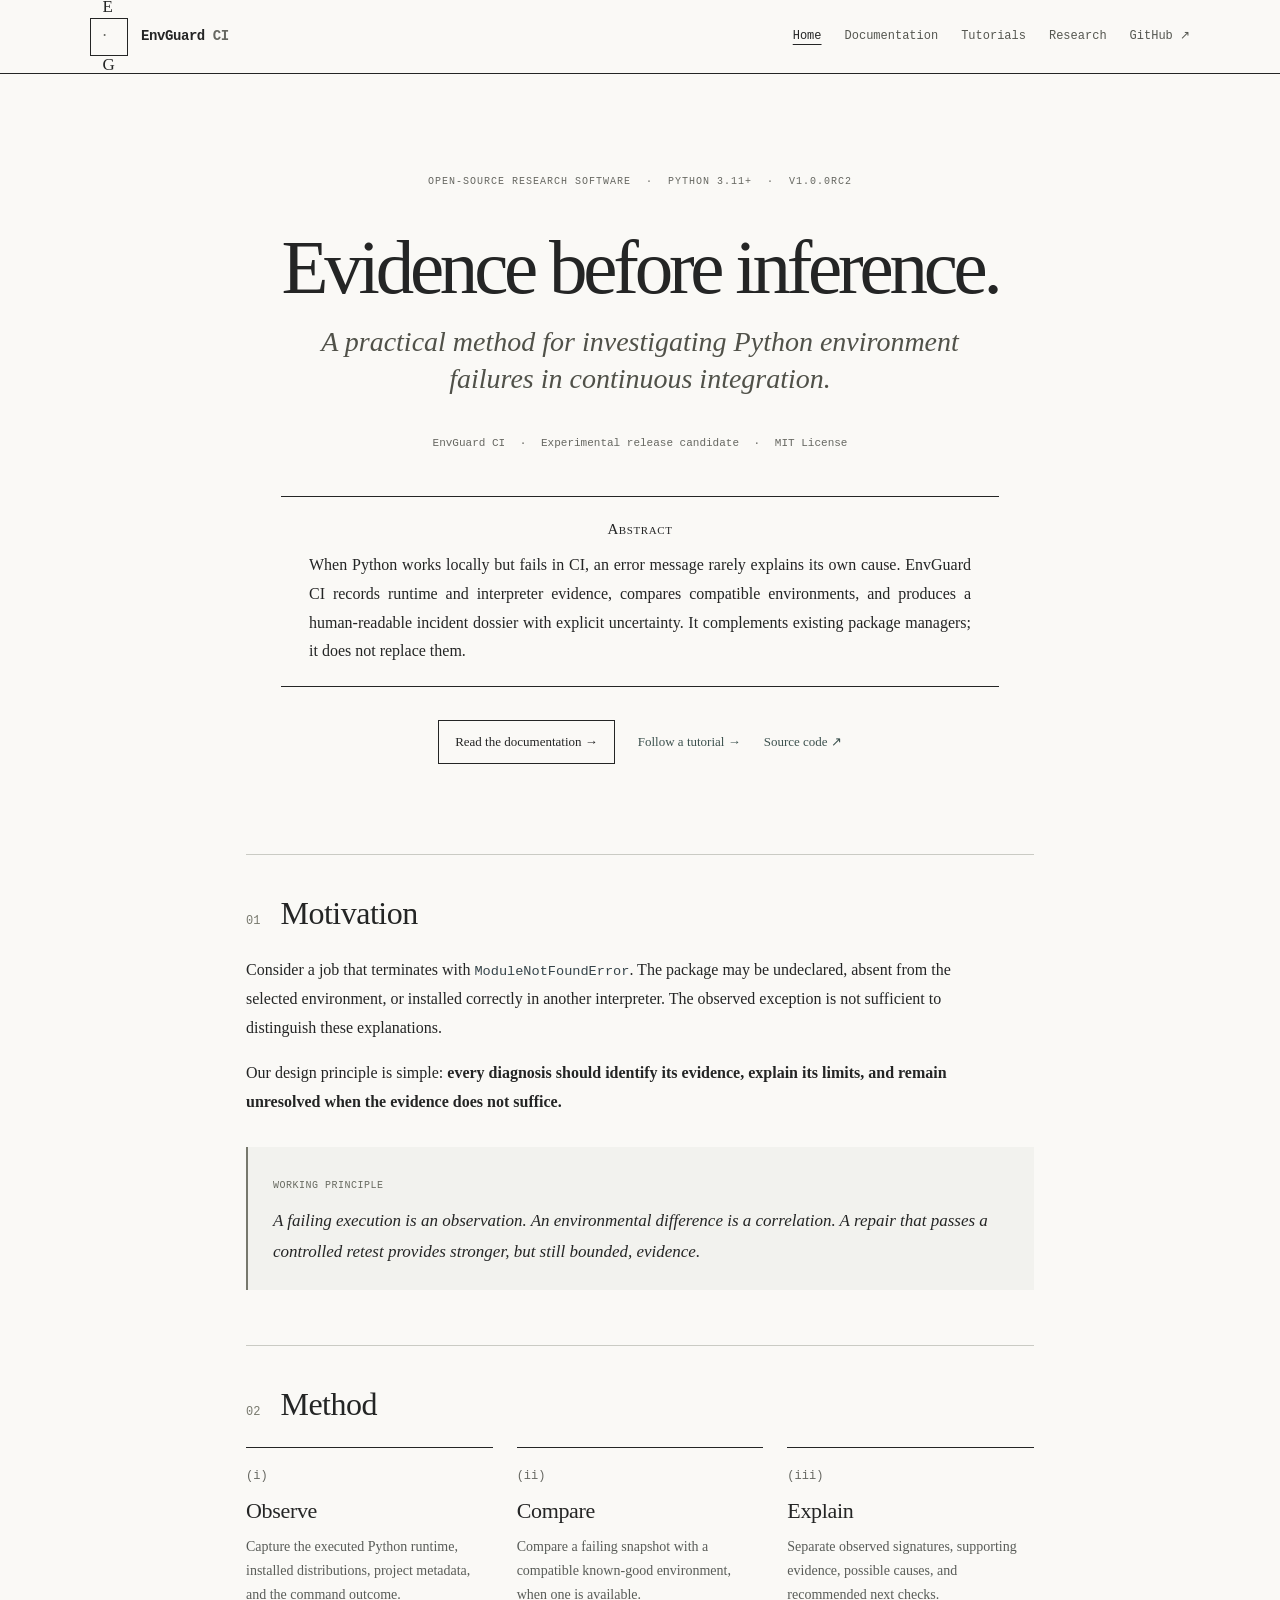
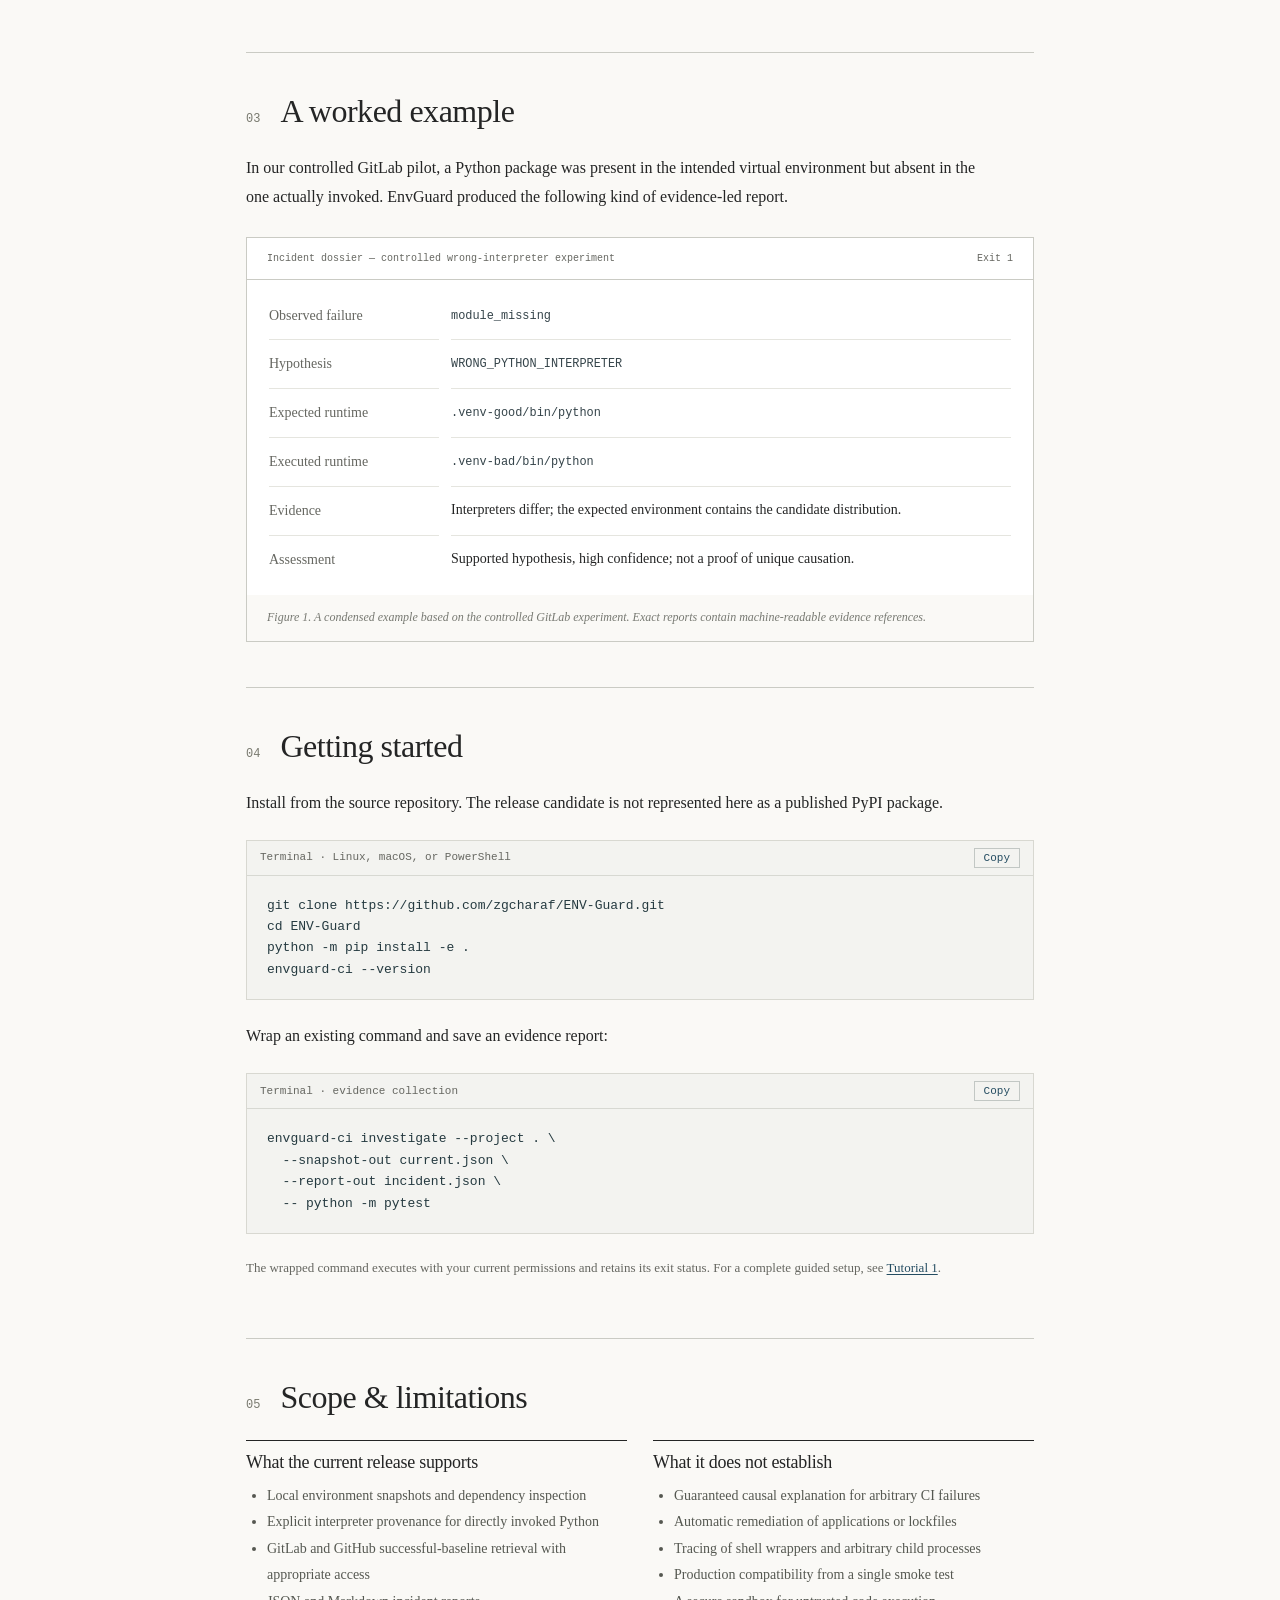
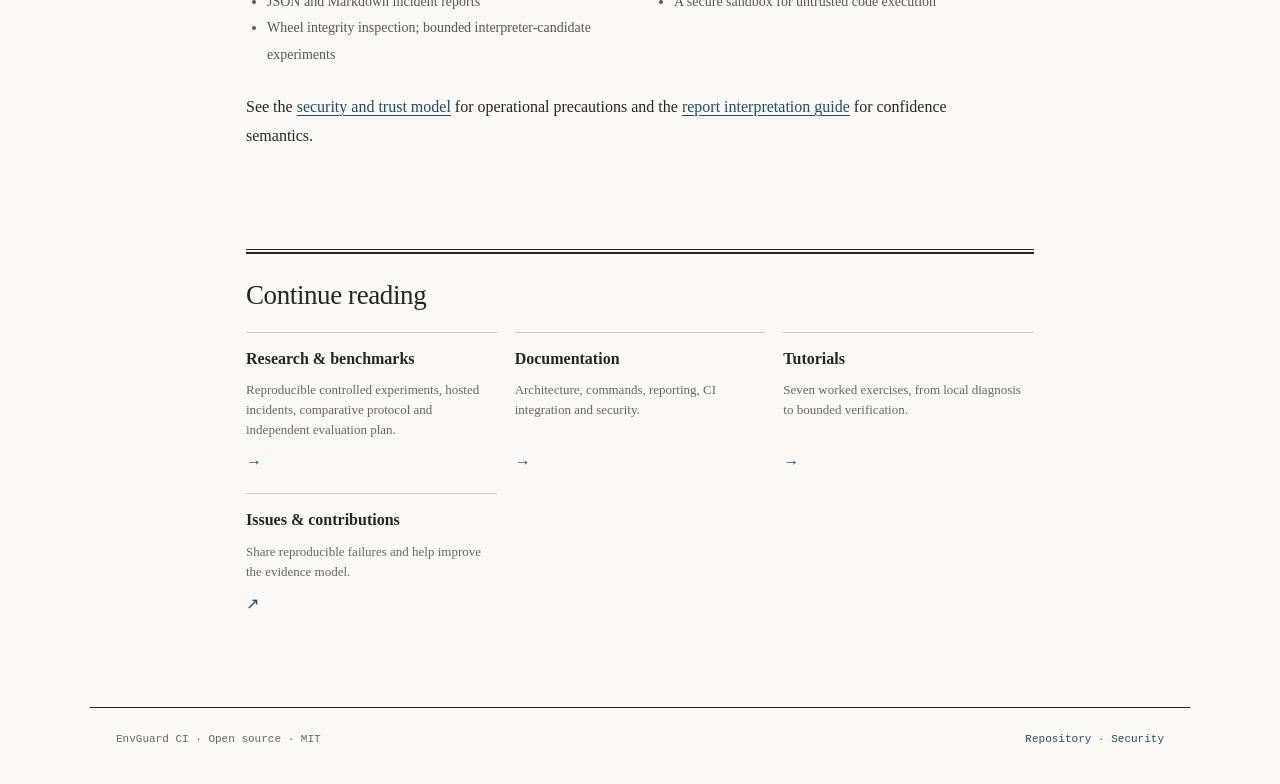
==== commit 00986335: "Add evidence-led research site, controlled benchmark protocol and paired checker audit" ====
--- a/website/index.html
+++ b/website/index.html
@@ -22,6 +22,7 @@
       <a href="./" aria-current="page">Home</a>
       <a href="docs/">Documentation</a>
       <a href="tutorials/">Tutorials</a>
+      <a href="research/">Research</a>
       <a href="https://github.com/zgcharaf/ENV-Guard" rel="noopener noreferrer">GitHub <span aria-hidden="true">↗</span></a>
     </nav>
   </div>
@@ -115,8 +116,9 @@
     <div class="rule-double" aria-hidden="true"></div>
     <h2>Continue reading</h2>
     <div class="reading-grid">
+      <a href="research/"><strong>Research &amp; benchmarks</strong><span>Reproducible controlled experiments, hosted incidents, comparative protocol and independent evaluation plan.</span><b aria-hidden="true">→</b></a>
       <a href="docs/"><strong>Documentation</strong><span>Architecture, commands, reporting, CI integration and security.</span><b aria-hidden="true">→</b></a>
-      <a href="tutorials/"><strong>Tutorials</strong><span>Six worked exercises, from local diagnosis to wheel verification.</span><b aria-hidden="true">→</b></a>
+      <a href="tutorials/"><strong>Tutorials</strong><span>Seven worked exercises, from local diagnosis to bounded verification.</span><b aria-hidden="true">→</b></a>
       <a href="https://github.com/zgcharaf/ENV-Guard/issues" rel="noopener noreferrer"><strong>Issues &amp; contributions</strong><span>Share reproducible failures and help improve the evidence model.</span><b aria-hidden="true">↗</b></a>
     </div>
   </section>
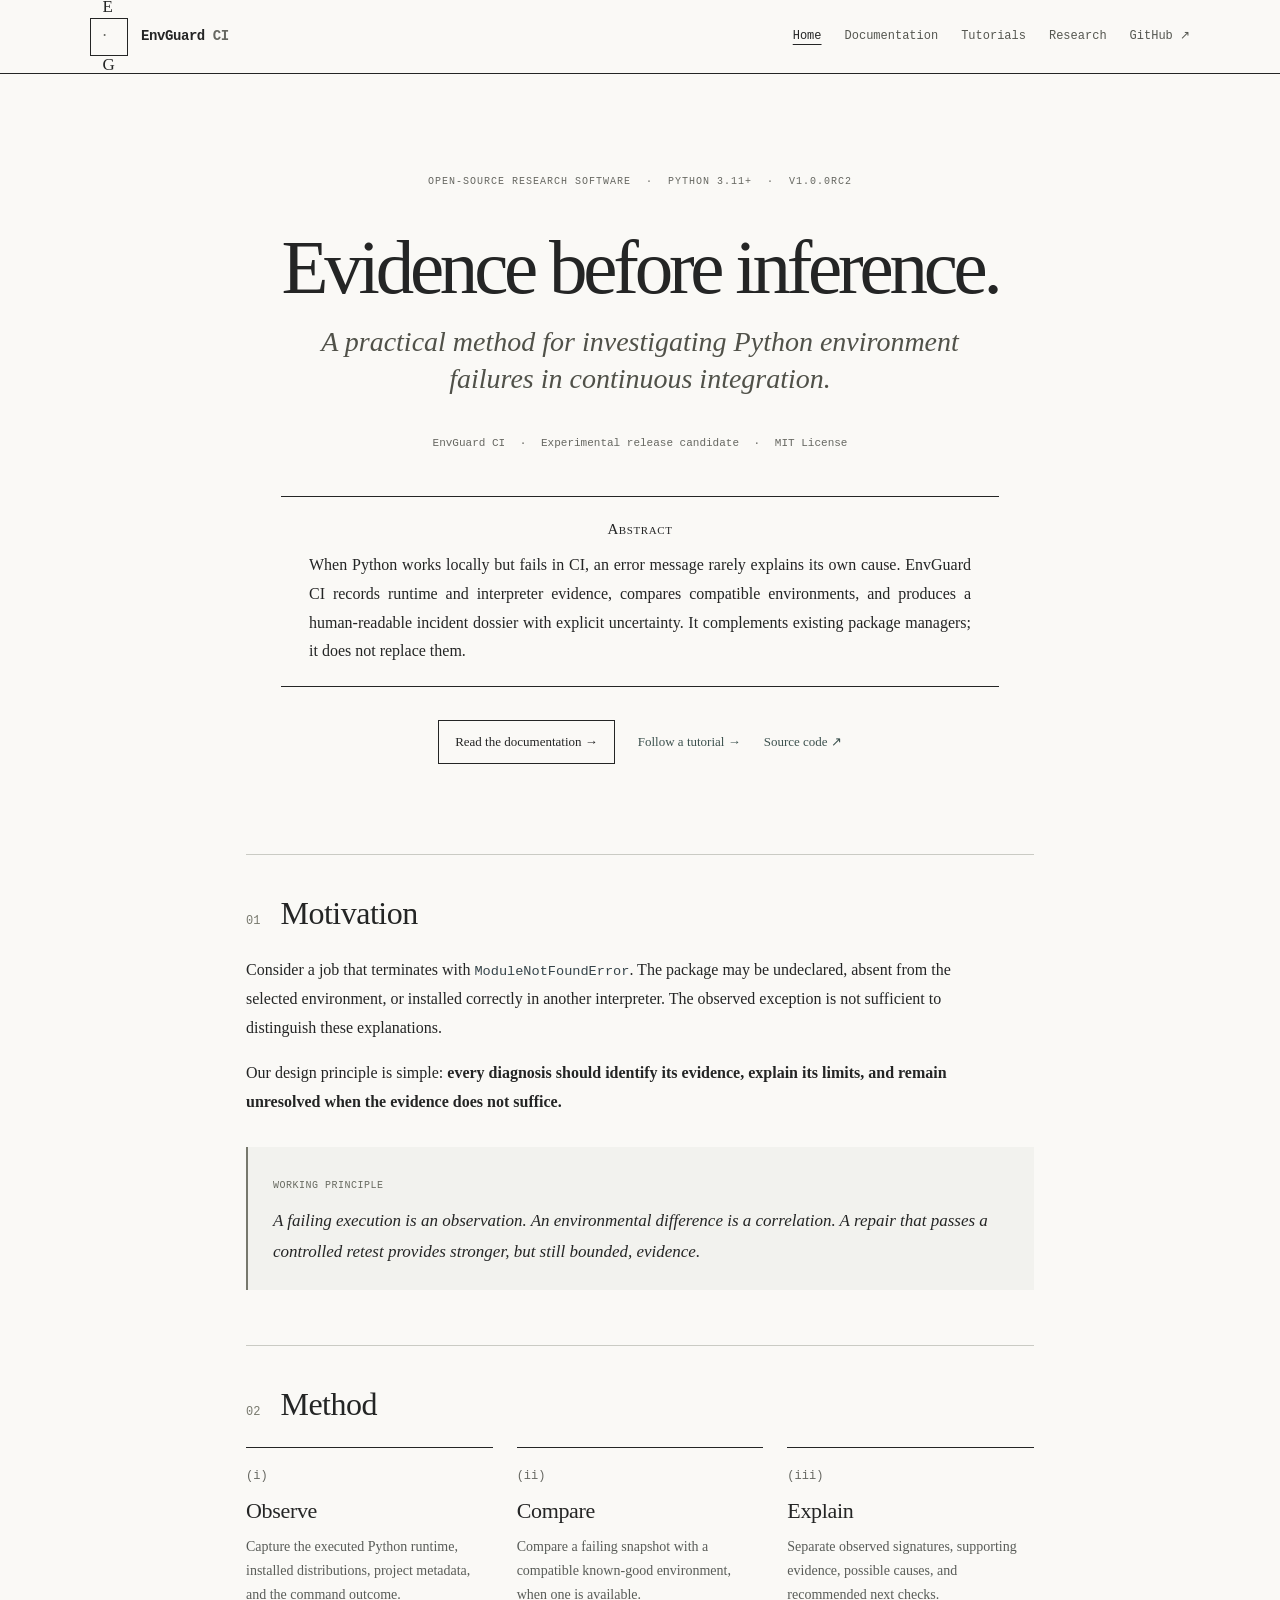
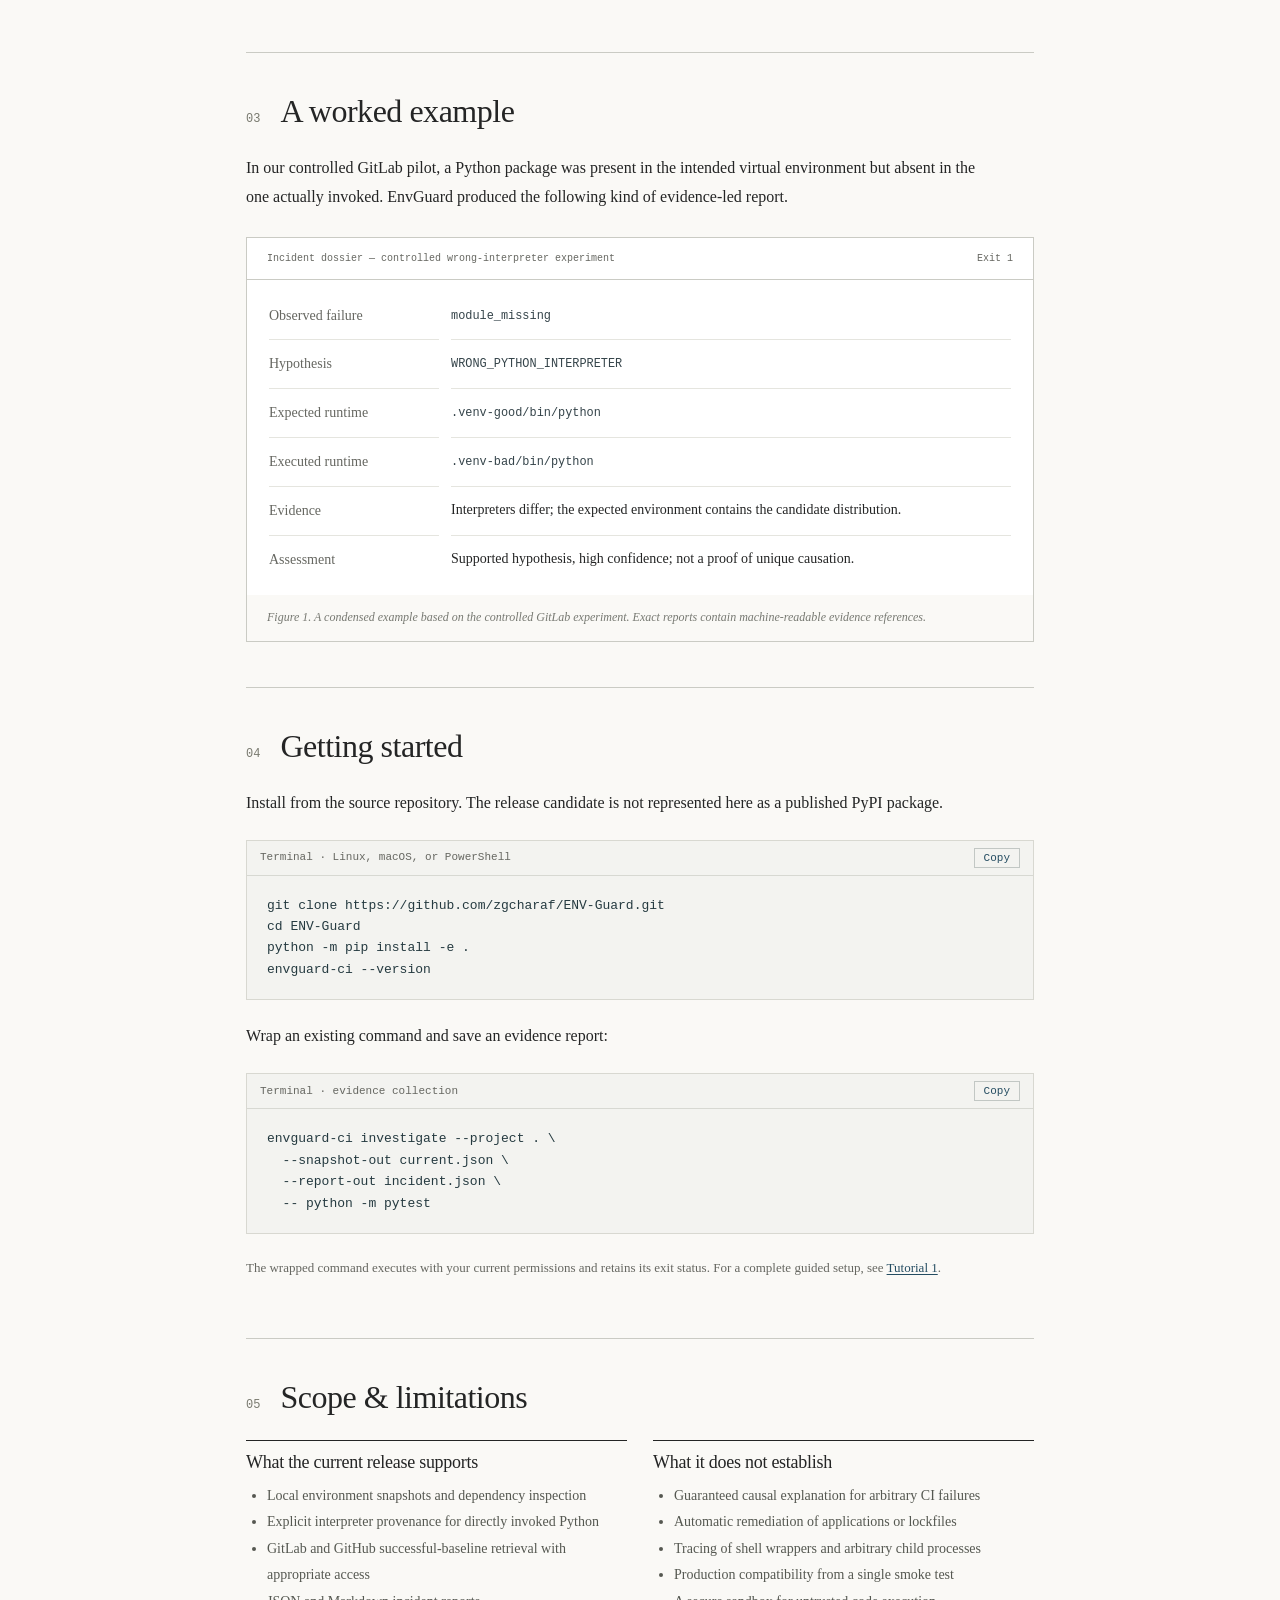
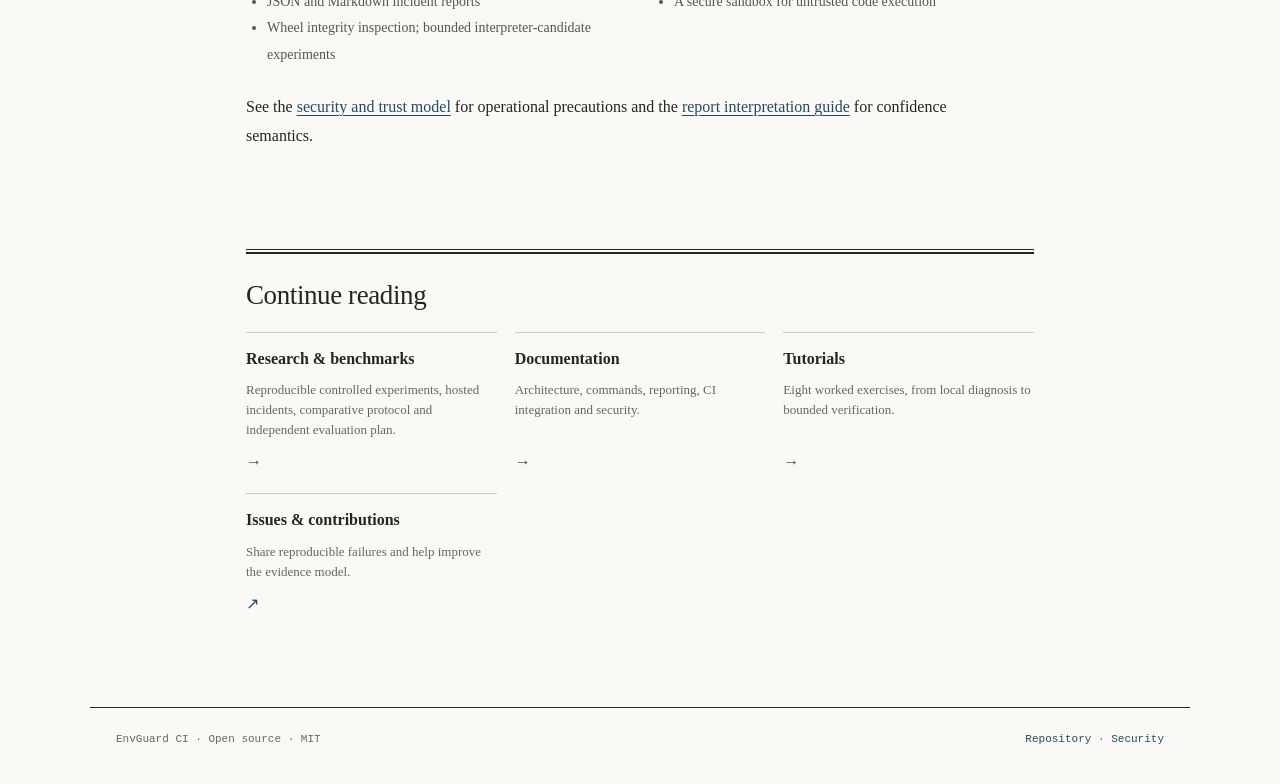
==== commit 839cf534: "docs+test: add native ABI manual, worked tutorial and public ARM64 wheel CLI integration" ====
--- a/website/index.html
+++ b/website/index.html
@@ -118,7 +118,7 @@
     <div class="reading-grid">
       <a href="research/"><strong>Research &amp; benchmarks</strong><span>Reproducible controlled experiments, hosted incidents, comparative protocol and independent evaluation plan.</span><b aria-hidden="true">→</b></a>
       <a href="docs/"><strong>Documentation</strong><span>Architecture, commands, reporting, CI integration and security.</span><b aria-hidden="true">→</b></a>
-      <a href="tutorials/"><strong>Tutorials</strong><span>Seven worked exercises, from local diagnosis to bounded verification.</span><b aria-hidden="true">→</b></a>
+      <a href="tutorials/"><strong>Tutorials</strong><span>Eight worked exercises, from local diagnosis to bounded verification.</span><b aria-hidden="true">→</b></a>
       <a href="https://github.com/zgcharaf/ENV-Guard/issues" rel="noopener noreferrer"><strong>Issues &amp; contributions</strong><span>Share reproducible failures and help improve the evidence model.</span><b aria-hidden="true">↗</b></a>
     </div>
   </section>
